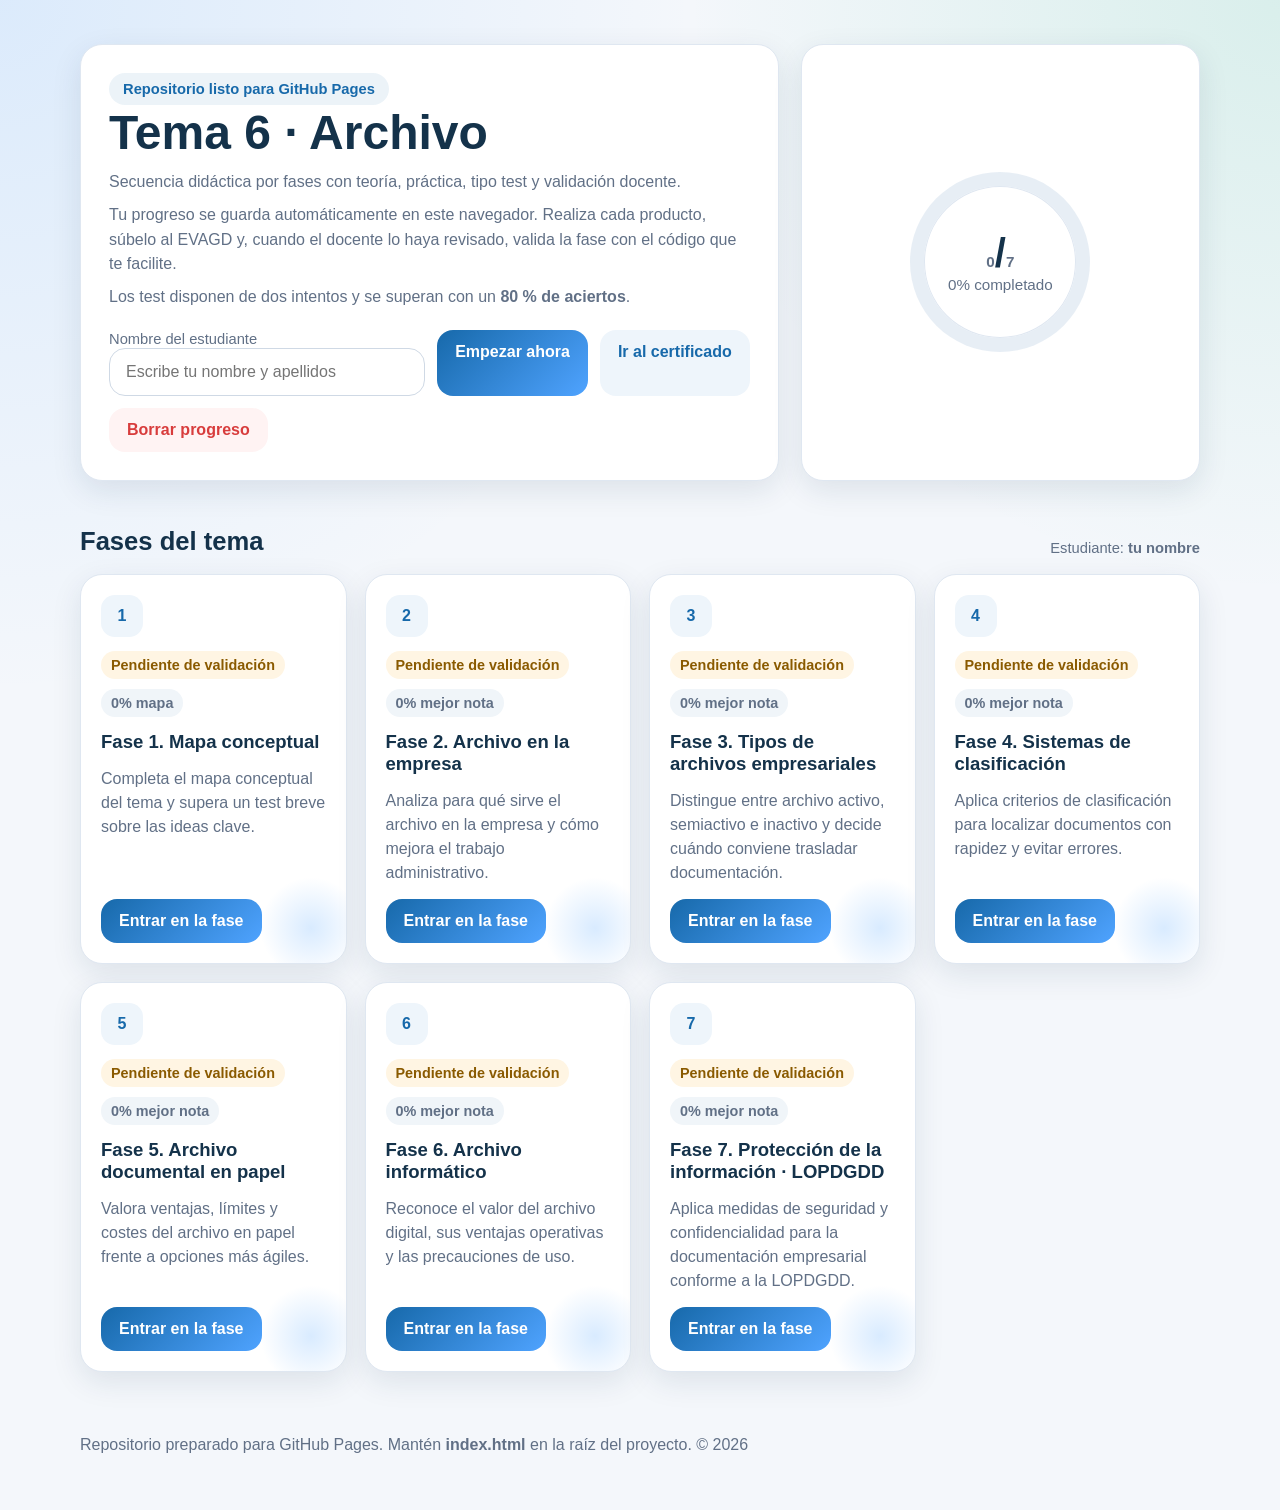
==== index.html @ 9ae77c3f "Add files via upload" ====
<!doctype html>
<html lang="es">
<head>
  <meta charset="utf-8" />
  <meta name="viewport" content="width=device-width,initial-scale=1" />
  <title>Tema 6 · Archivo</title>
  <link rel="stylesheet" href="css/styles.css" />
</head>
<body>
  <div class="container hero">
    <div class="hero-grid">
      <section class="card hero-card">
        <span class="tag">Repositorio listo para GitHub Pages</span>
        <h1>Tema 6 · Archivo</h1>
        <p>Secuencia didáctica por fases con teoría, práctica, tipo test y validación docente.</p>
        <p>Tu progreso se guarda automáticamente en este navegador. Realiza cada producto, súbelo al EVAGD y, cuando el docente lo haya revisado, valida la fase con el código que te facilite.</p>
        <p>Los test disponen de dos intentos y se superan con un <strong>80 % de aciertos</strong>.</p>
        <div class="controls">
          <div style="flex:1 1 280px">
            <label for="student-name" class="small">Nombre del estudiante</label>
            <input id="student-name" type="text" placeholder="Escribe tu nombre y apellidos" />
          </div>
          <a class="button btn-primary" href="fases/fase1.html">Empezar ahora</a>
          <a class="button btn-secondary" href="certificado.html">Ir al certificado</a>
          <button class="btn-danger" onclick="resetAllProgress()">Borrar progreso</button>
        </div>
      </section>
      <aside class="card progress-wrap">
        <div class="ring" id="progress-value">
          <div class="ring-inner">
            <strong><span id="progress-num">0</span>/<span id="progress-total">7</span></strong>
            <span id="progress-text">0% completado</span>
          </div>
        </div>
      </aside>
    </div>
  </div>

  <div class="container section">
    <div class="section-title">
      <h2>Fases del tema</h2>
      <span class="small">Estudiante: <strong class="student-name-live">tu nombre</strong></span>
    </div>
    <div id="phase-grid" class="grid"></div>
  </div>

  <div id="teacher-panel" class="card teacher-panel hidden"></div>

  <footer class="container footer">
    <p>Repositorio preparado para GitHub Pages. Mantén <strong>index.html</strong> en la raíz del proyecto. © <span id="footer-year"></span></p>
  </footer>

  <script src="js/data.js"></script>
  <script src="js/core.js"></script>
  <script src="js/home.js"></script>
</body>
</html>
---- css/styles.css ----
:root{
  --bg:#f4f7fb;
  --panel:#ffffff;
  --ink:#14324a;
  --muted:#617086;
  --line:#dfe7f1;
  --primary:#1769aa;
  --primary-2:#4fa3ff;
  --accent:#19b37d;
  --warn:#ffb020;
  --danger:#d83c3c;
  --shadow:0 10px 30px rgba(20,50,74,.10);
  --radius:22px;
}
*{box-sizing:border-box}
html{scroll-behavior:smooth}
body{
  margin:0;
  font-family:Inter,Segoe UI,Roboto,Arial,sans-serif;
  color:var(--ink);
  background:
   radial-gradient(circle at top left, rgba(79,163,255,.15), transparent 35%),
   radial-gradient(circle at top right, rgba(25,179,125,.12), transparent 30%),
   var(--bg);
}
a{color:var(--primary);text-decoration:none}
a:hover{text-decoration:underline}
.container{width:min(1120px, calc(100% - 32px));margin:0 auto}
.hero{
  padding:44px 0 28px;
}
.hero-grid{
  display:grid;
  grid-template-columns:1.4fr .8fr;
  gap:22px;
}
.card{
  background:var(--panel);
  border:1px solid var(--line);
  border-radius:var(--radius);
  box-shadow:var(--shadow);
}
.hero-card{padding:28px}
.hero h1{margin:0 0 10px;font-size:clamp(2rem, 4vw, 3rem)}
.hero p{margin:8px 0;color:var(--muted);line-height:1.55}
.tag{
  display:inline-flex;align-items:center;gap:8px;
  padding:8px 14px;border-radius:999px;
  background:rgba(23,105,170,.08); color:var(--primary);
  font-weight:700;font-size:.92rem
}
.controls{display:flex;flex-wrap:wrap;gap:12px;margin-top:20px}
input[type="text"], input[type="password"], textarea{
  width:100%;
  padding:14px 16px;
  border-radius:16px;
  border:1px solid #cfd9e5;
  font-size:1rem;
  color:var(--ink);
  background:#fff;
}
textarea{min-height:180px;resize:vertical}
button,.button{
  border:none;cursor:pointer;
  border-radius:16px;
  padding:13px 18px;
  font-weight:700;font-size:1rem;
  transition:.18s ease;
}
button:hover,.button:hover{transform:translateY(-1px)}
.btn-primary{background:linear-gradient(135deg,var(--primary),var(--primary-2));color:#fff}
.btn-secondary{background:#eef5fb;color:var(--primary)}
.btn-success{background:linear-gradient(135deg,#1d9f73,#45d39a);color:#fff}
.btn-danger{background:#fff3f3;color:var(--danger)}
.btn-ghost{background:#fff;border:1px solid var(--line);color:var(--ink)}
.progress-wrap{padding:22px;display:grid;place-items:center;min-height:100%}
.ring{
  --value:0%;
  width:180px;height:180px;border-radius:50%;
  background:conic-gradient(var(--accent) var(--value), #e7eef5 0);
  display:grid;place-items:center;position:relative;
}
.ring::after{
  content:"";position:absolute;inset:14px;border-radius:50%;
  background:var(--panel);box-shadow:inset 0 0 0 1px var(--line);
}
.ring-inner{position:relative;z-index:1;text-align:center}
.ring-inner strong{display:block;font-size:2.5rem}
.ring-inner span{color:var(--muted);font-size:.95rem}
.section{padding:0 0 30px}
.section-title{display:flex;align-items:end;justify-content:space-between;gap:12px;margin:18px 0}
.section-title h2{margin:0;font-size:1.6rem}
.grid{
  display:grid;
  grid-template-columns:repeat(auto-fit,minmax(250px,1fr));
  gap:18px;
}
.phase-card{padding:20px;display:flex;flex-direction:column;gap:14px;position:relative;overflow:hidden}
.phase-card::before{
  content:"";position:absolute;inset:auto -20px -20px auto;width:110px;height:110px;
  background:radial-gradient(circle, rgba(79,163,255,.22), transparent 65%);
}
.phase-index{
  width:42px;height:42px;border-radius:14px;display:grid;place-items:center;
  background:#eef5fb;font-weight:800;color:var(--primary)
}
.meta{display:flex;gap:10px;flex-wrap:wrap}
.pill{
  display:inline-flex;align-items:center;padding:6px 10px;border-radius:999px;
  background:#f0f5f9;color:var(--muted);font-size:.9rem;font-weight:700
}
.pill.ok{background:#e6fbf3;color:#127553}
.pill.warn{background:#fff5e3;color:#8a5a00}
.phase-card h3{margin:0;font-size:1.16rem}
.phase-card p{margin:0;color:var(--muted);line-height:1.5}
.topbar{padding:22px 0 8px}
.topbar a{font-weight:700}
.breadcrumb{display:flex;gap:8px;flex-wrap:wrap;color:var(--muted);font-size:.95rem}
.two-col{display:grid;grid-template-columns:1.05fr .95fr;gap:20px}
.panel{padding:22px}
ul.clean{margin:0;padding-left:20px}
ul.clean li{margin:8px 0;line-height:1.5}
.note{
  padding:14px 16px;border-radius:16px;background:#f8fbff;border:1px solid #d7e7f7;color:var(--muted)
}
.map-grid{display:grid;grid-template-columns:repeat(auto-fit,minmax(220px,1fr));gap:14px;margin-top:12px}
.map-item{padding:16px;border-radius:18px;background:#fbfdff;border:1px solid var(--line)}
.map-item label{display:block;font-weight:700;margin-bottom:8px}
.feedback{margin-top:8px;font-size:.95rem;font-weight:700;min-height:20px}
.feedback.ok{color:#127553}
.feedback.bad{color:var(--danger)}
.quiz-actions,.stack{display:flex;flex-wrap:wrap;gap:12px}
.question{
  padding:18px;border-radius:20px;border:1px solid var(--line);background:#fcfdff;margin:14px 0
}
.question h4{margin:0 0 14px}
.options{display:grid;gap:10px}
.option{
  display:flex;align-items:flex-start;gap:10px;padding:12px 14px;border-radius:16px;
  background:#fff;border:1px solid #d7e1ec;cursor:pointer
}
.option input{margin-top:3px}
.question.correct{border-color:#95d7bb;background:#f3fcf7}
.question.incorrect{border-color:#f3adad;background:#fff7f7}
.hidden{display:none !important}
.teacher-panel{
  position:fixed;right:18px;bottom:18px;width:min(360px, calc(100% - 36px));z-index:20;
  padding:18px
}
.teacher-panel h3{margin-top:0}
.small{font-size:.92rem;color:var(--muted)}
.certificate{
  padding:30px;
  background:
   linear-gradient(135deg, rgba(79,163,255,.10), rgba(25,179,125,.06)),
   #fff;
}
.certificate h2{font-size:2rem;margin-top:0}
.result-badge{
  display:inline-flex;align-items:center;padding:10px 14px;border-radius:999px;font-weight:800
}
.result-badge.pass{background:#e6fbf3;color:#0c7a56}
.result-badge.fail{background:#fff1f1;color:#bf2d2d}
.footer{padding:18px 0 40px;color:var(--muted)}
.phase-hero{padding:6px 0 24px}
.stat-grid{display:grid;grid-template-columns:repeat(3,1fr);gap:12px;margin-top:14px}
.stat{padding:16px;border-radius:18px;background:#f8fbff;border:1px solid #dbe7f3}
.stat strong{display:block;font-size:1.5rem}
.locked{opacity:.75}
hr.sep{border:none;border-top:1px solid var(--line);margin:22px 0}
@media (max-width: 860px){
  .hero-grid,.two-col{grid-template-columns:1fr}
  .stat-grid{grid-template-columns:1fr}
}
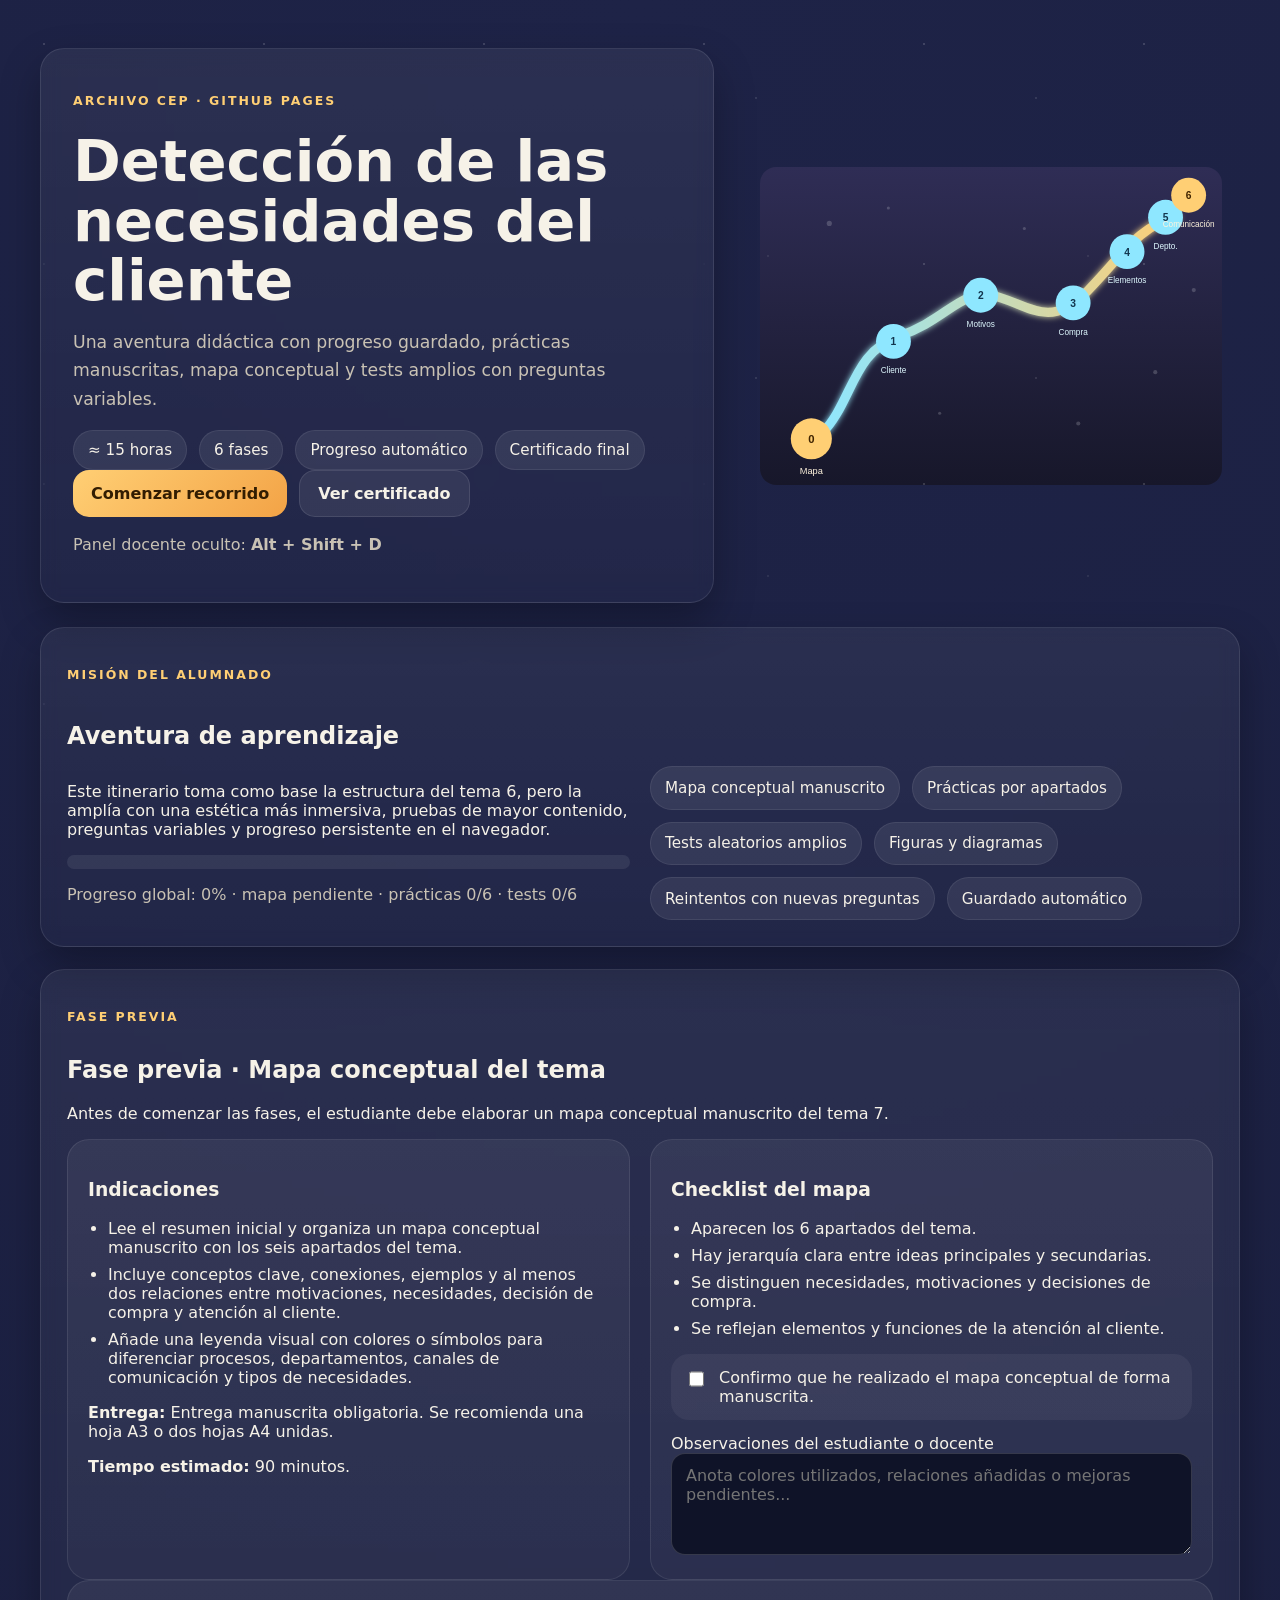
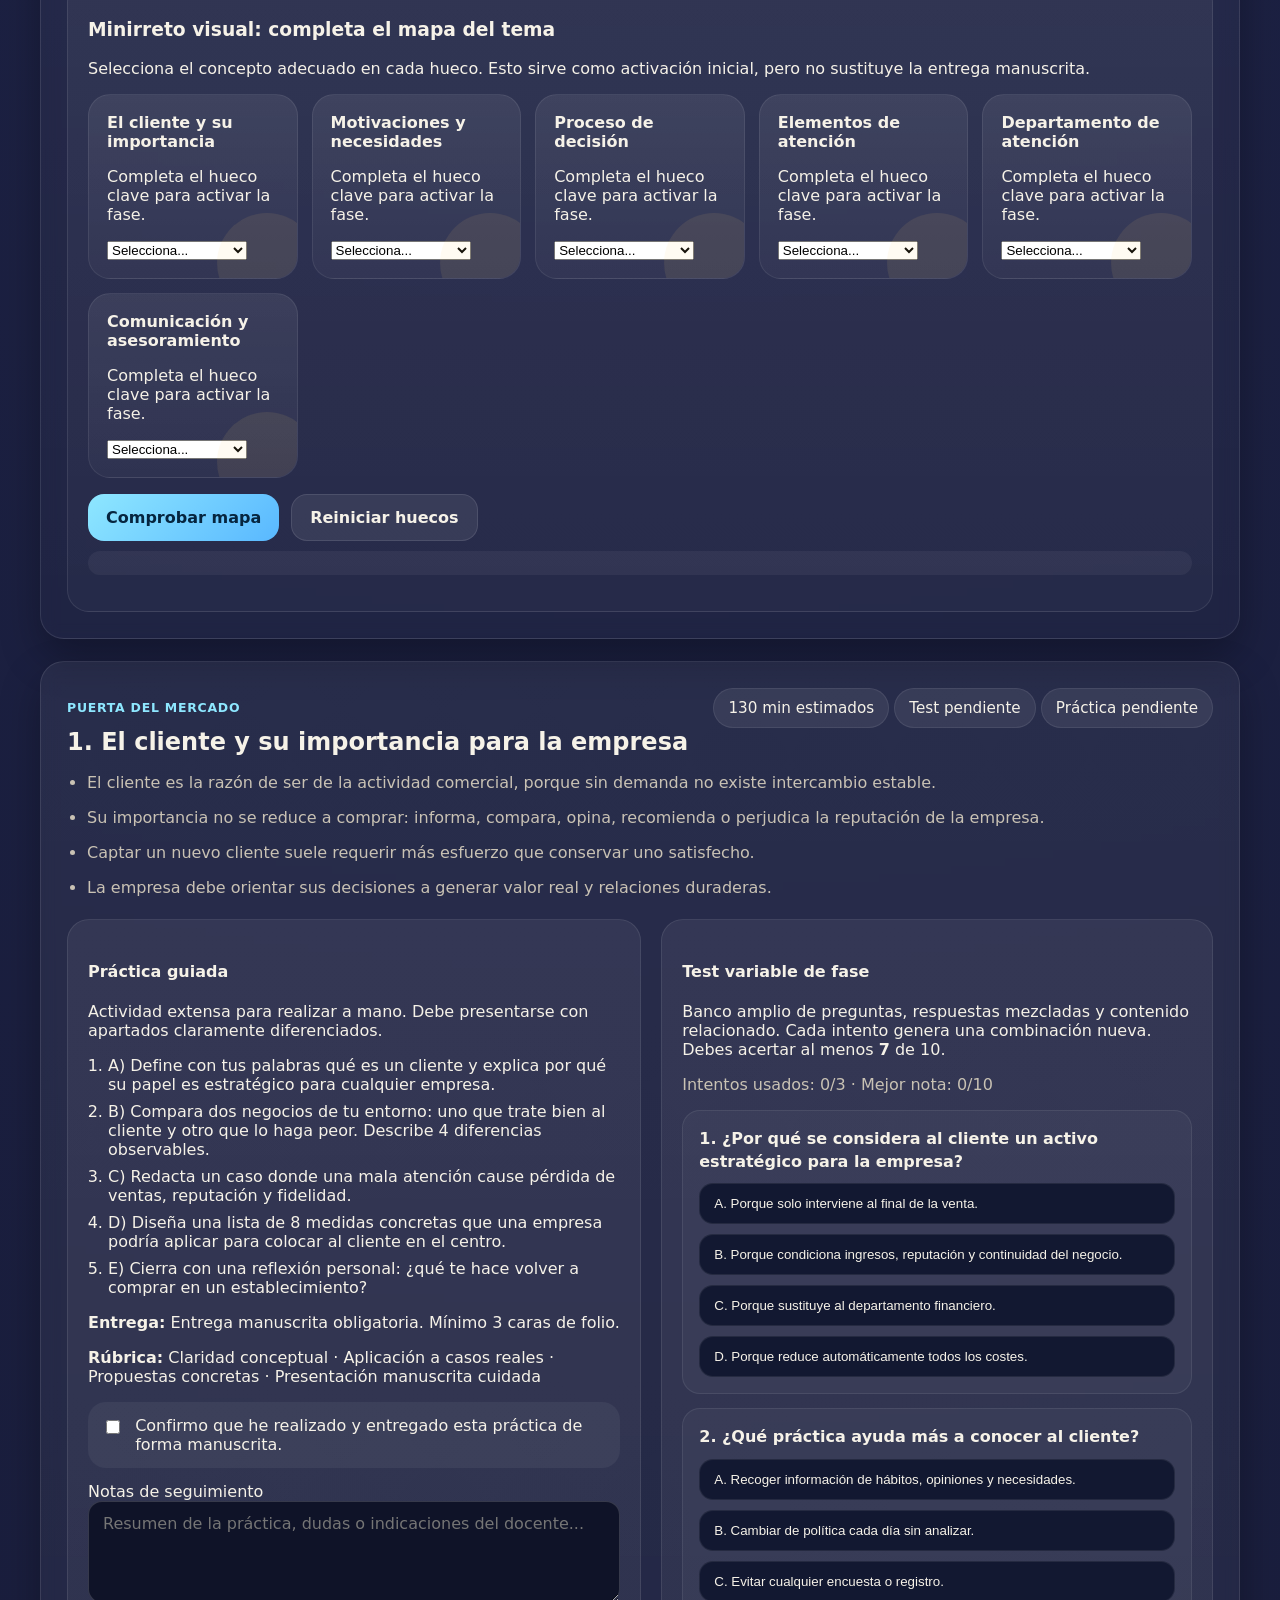
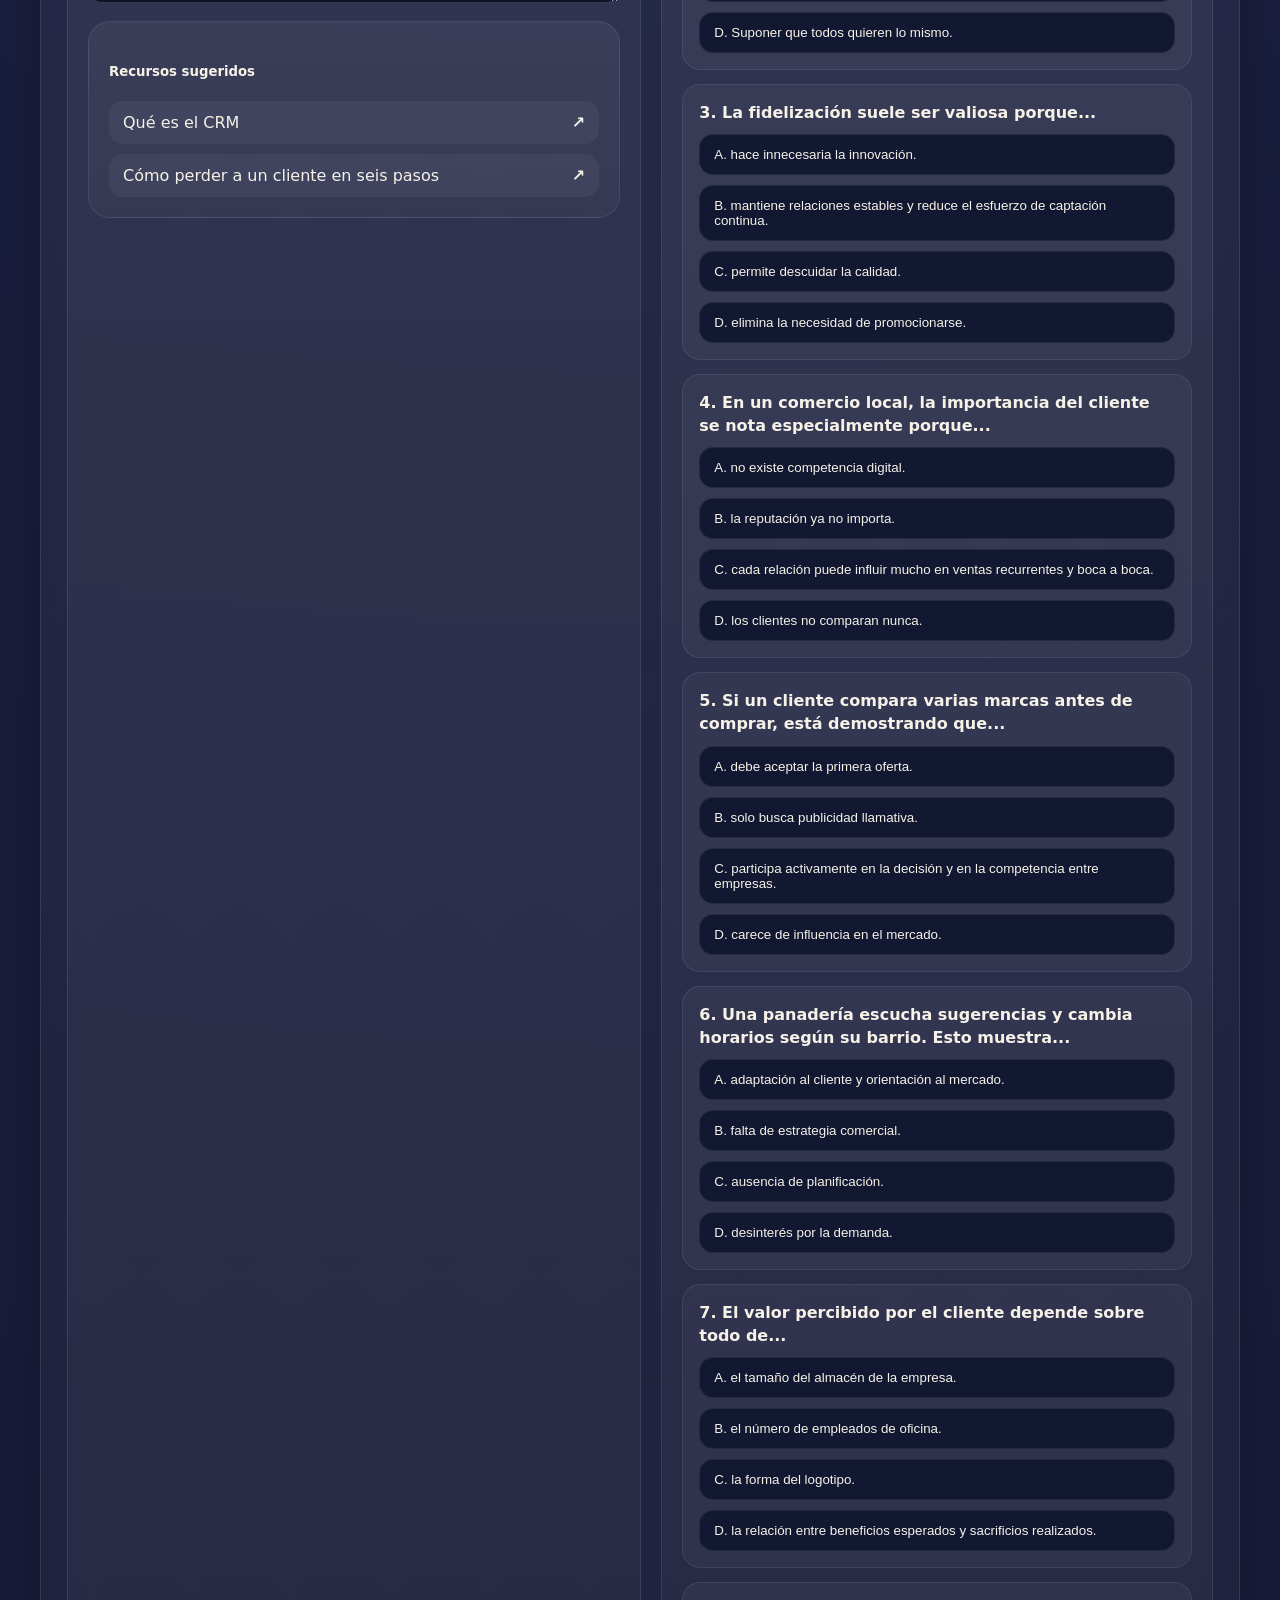
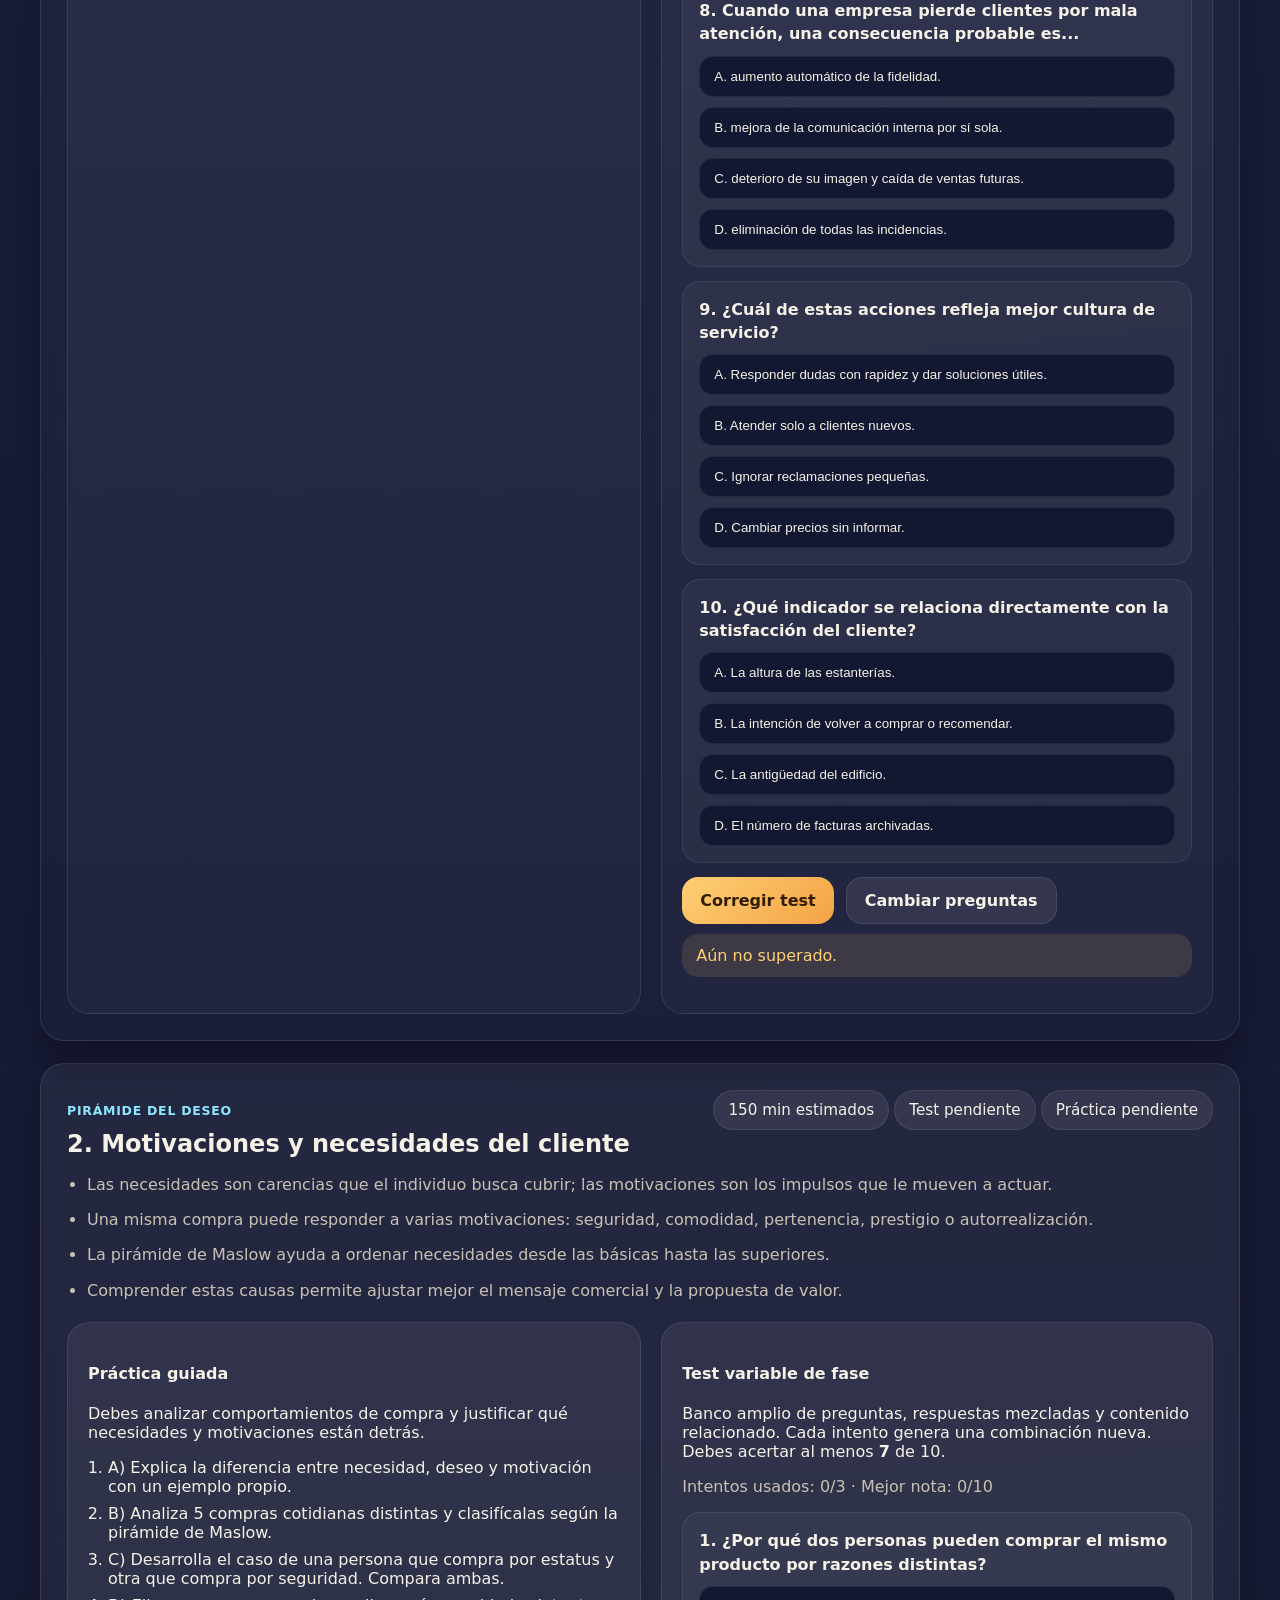
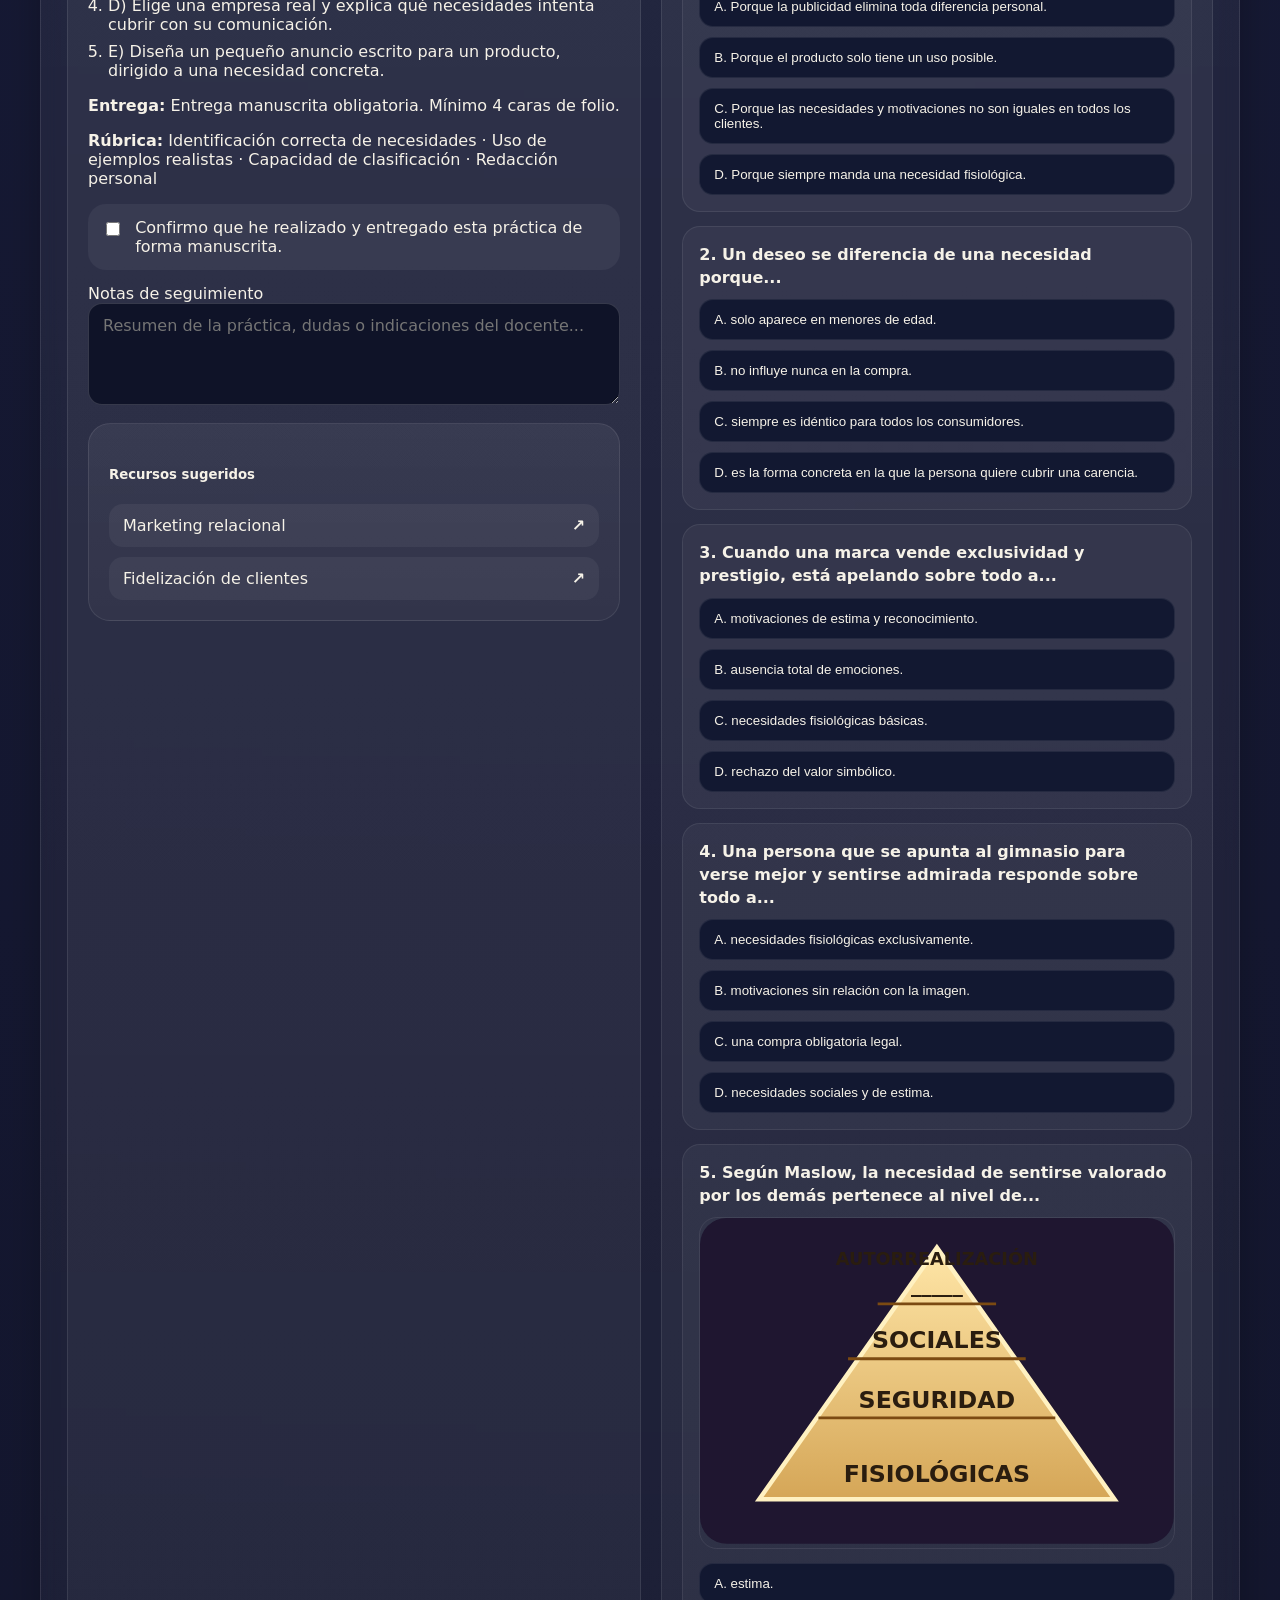
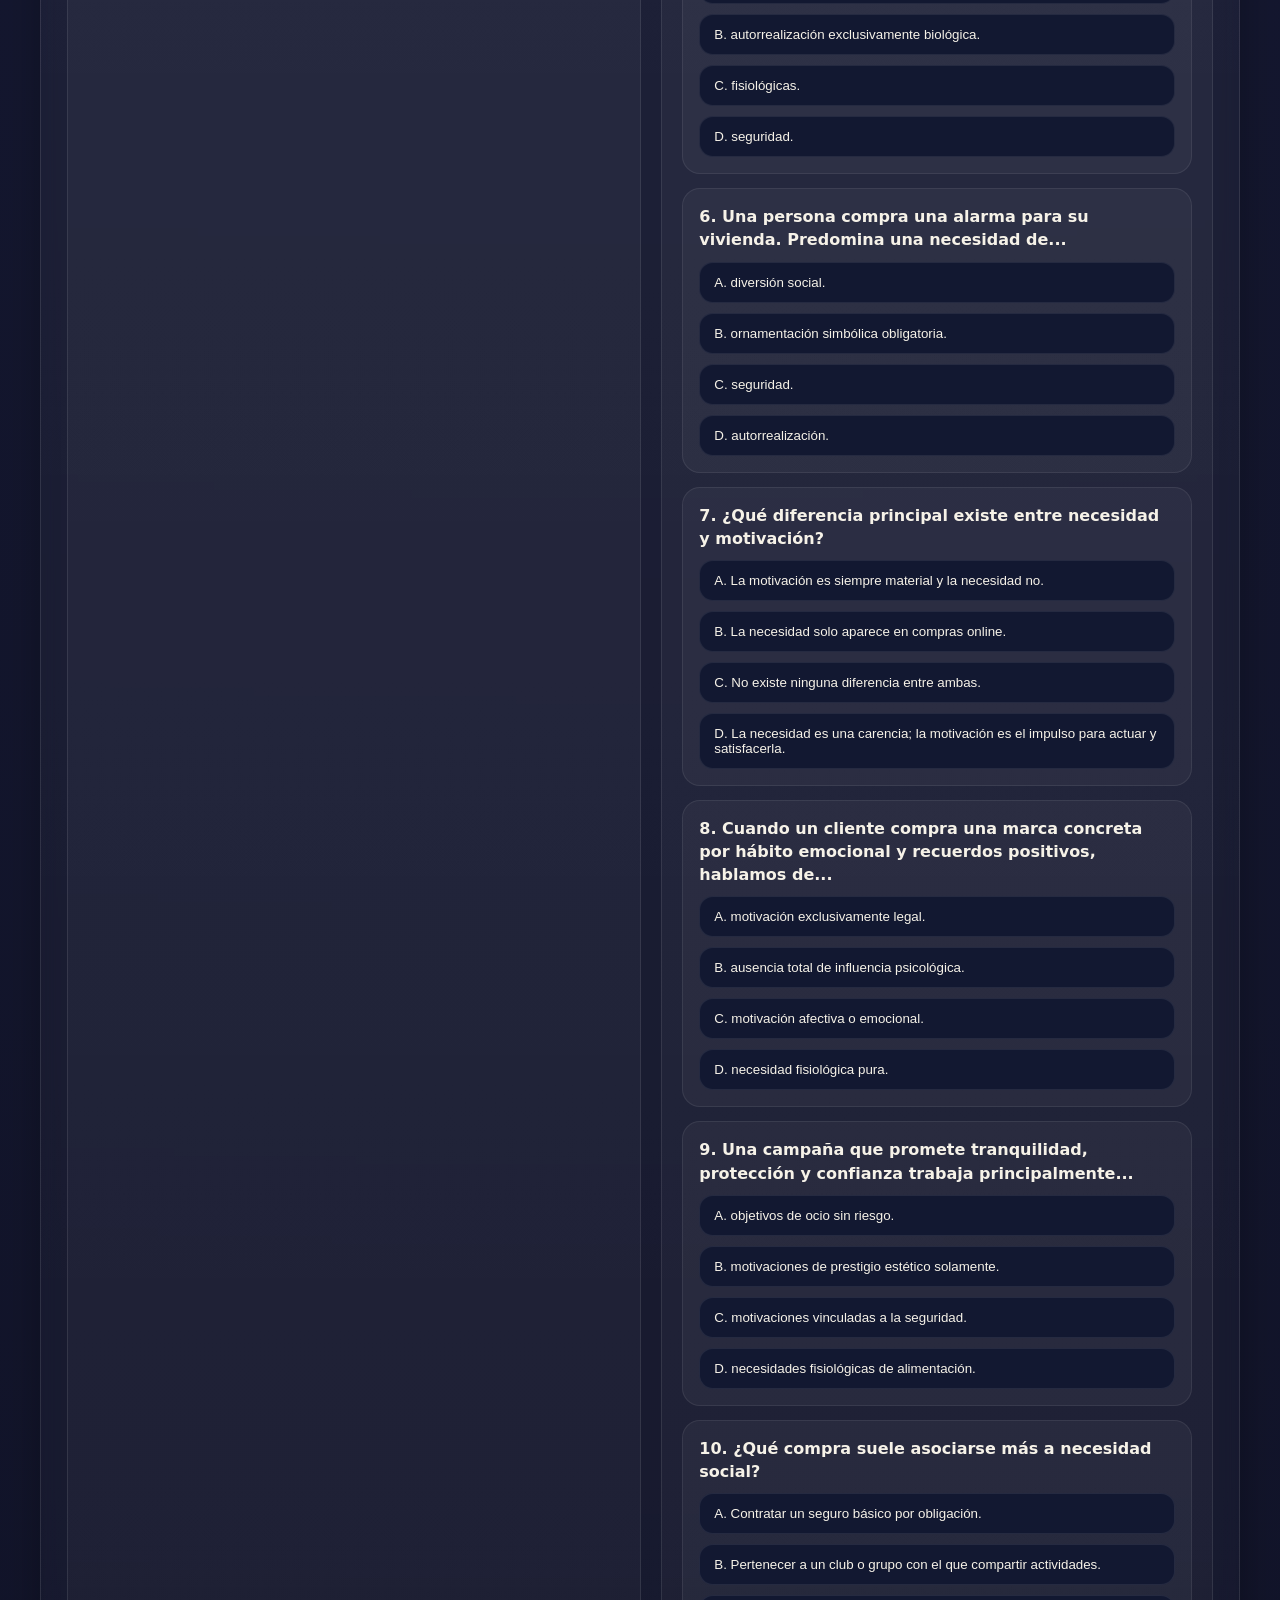
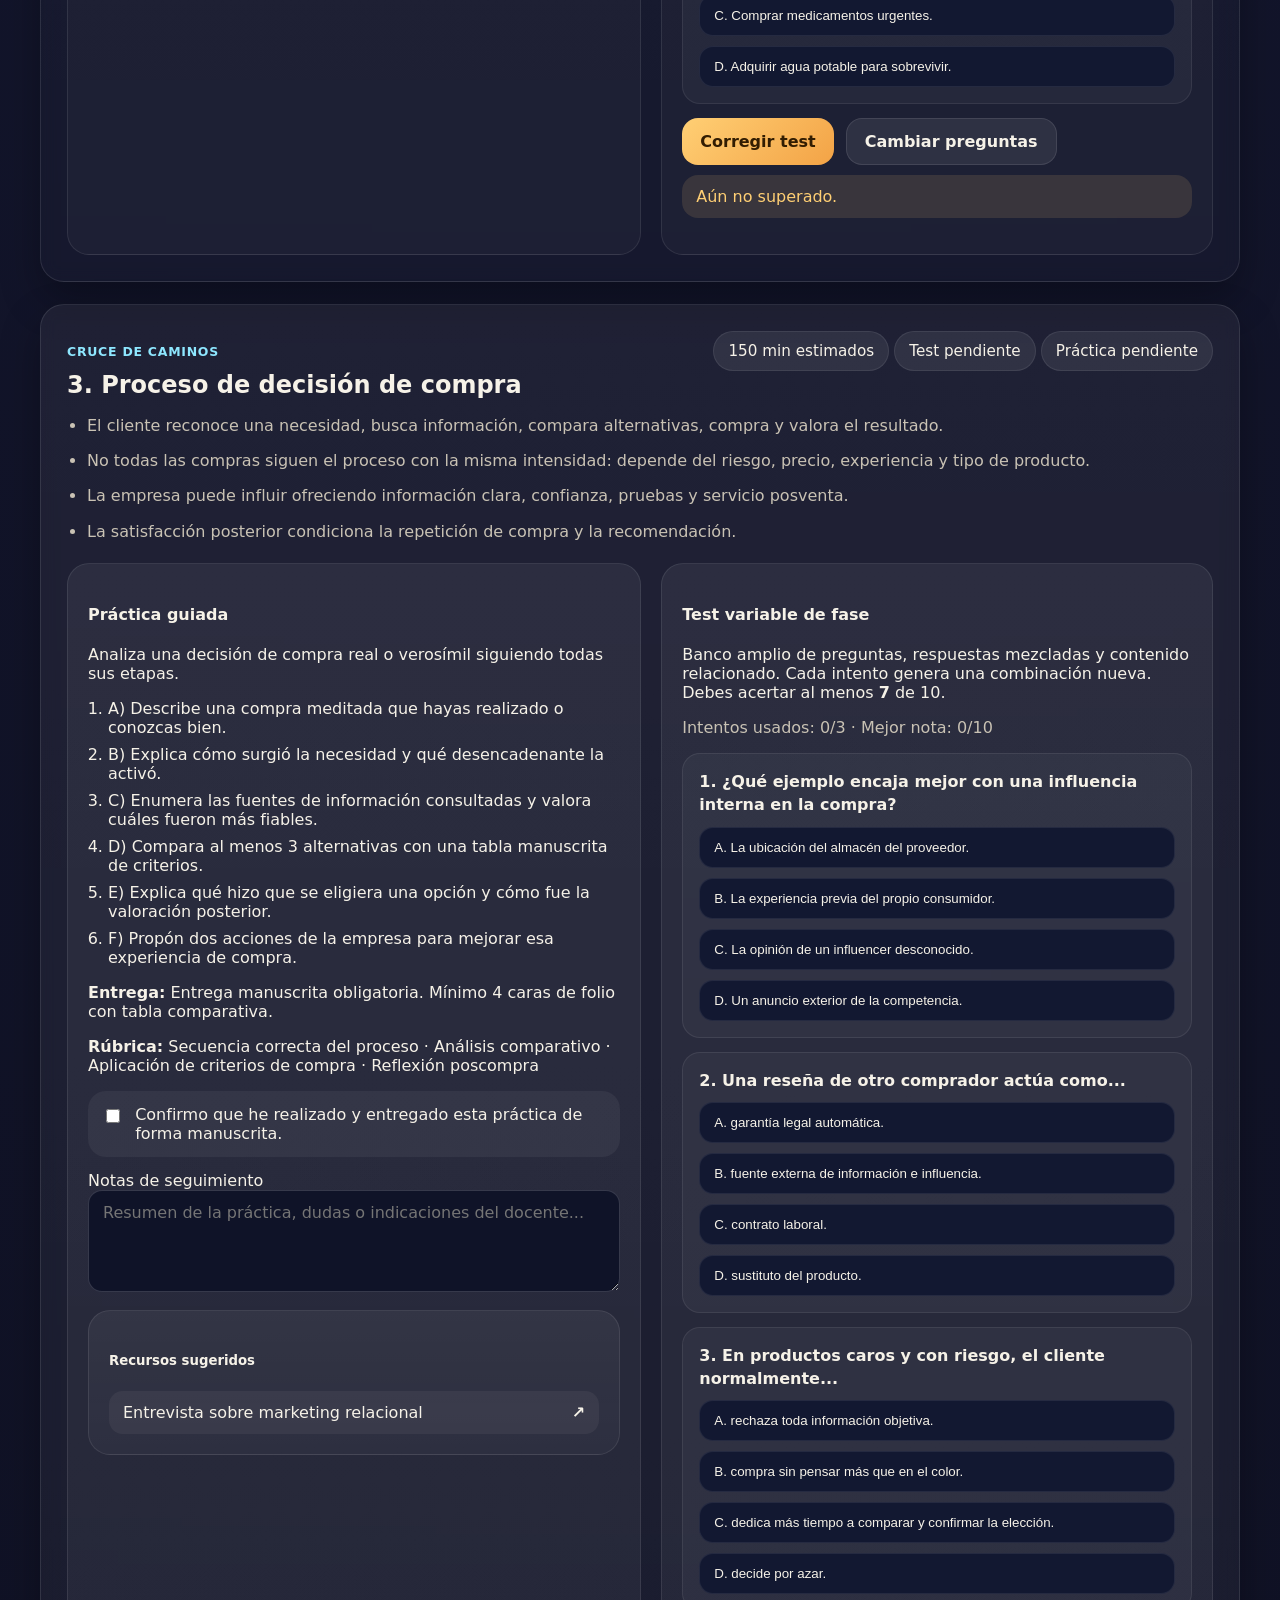
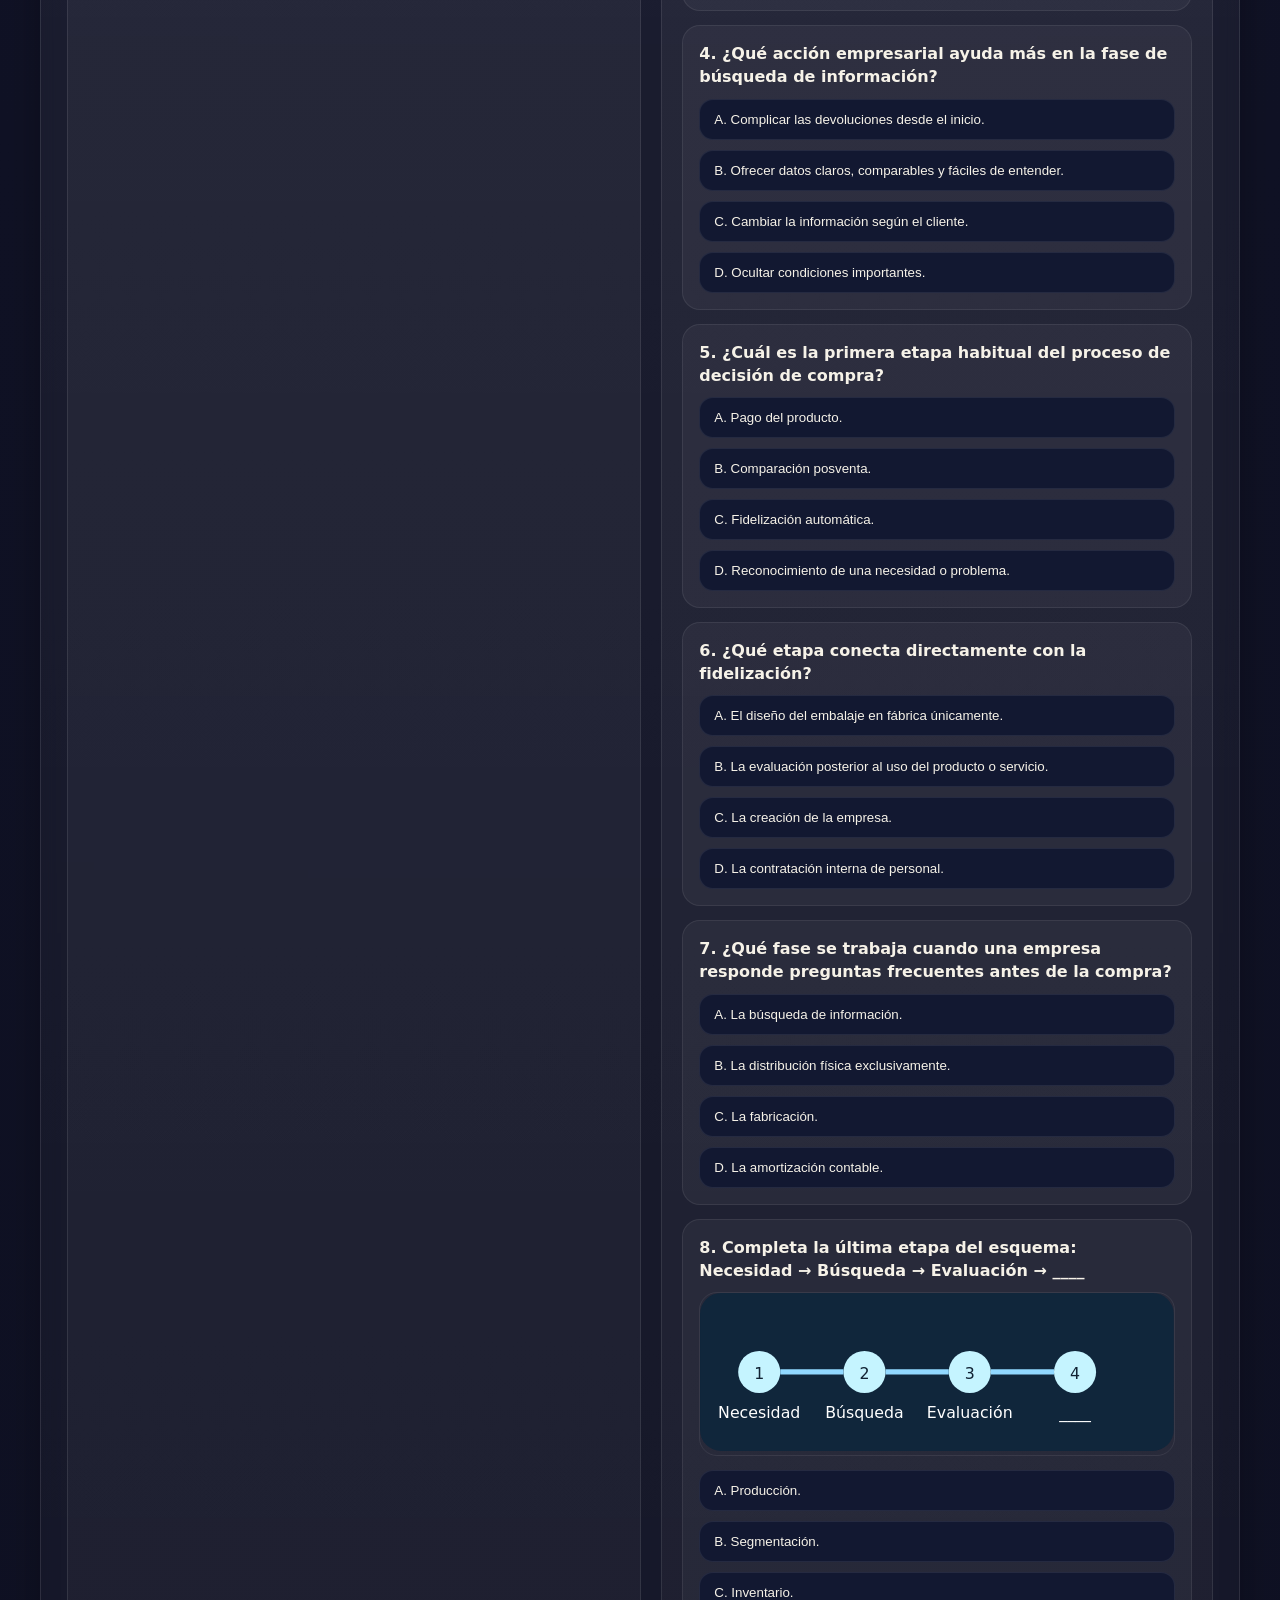
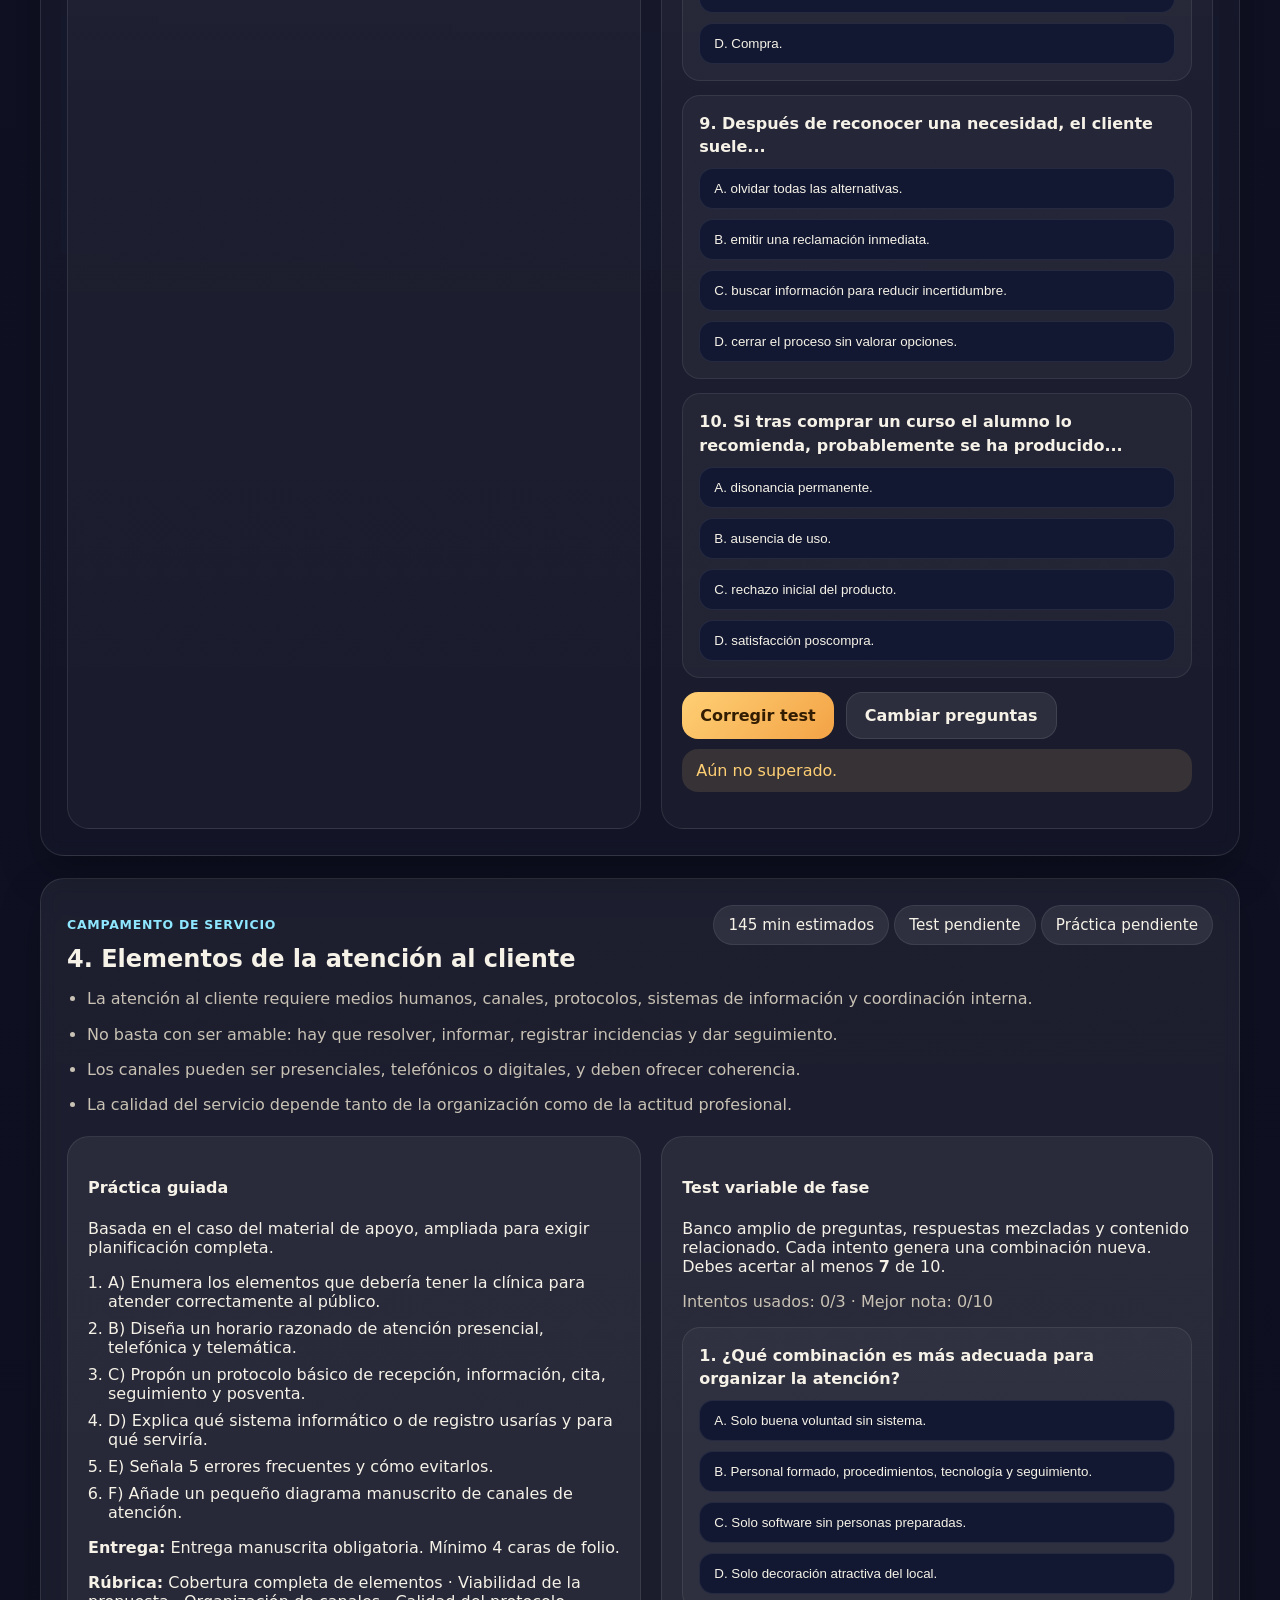
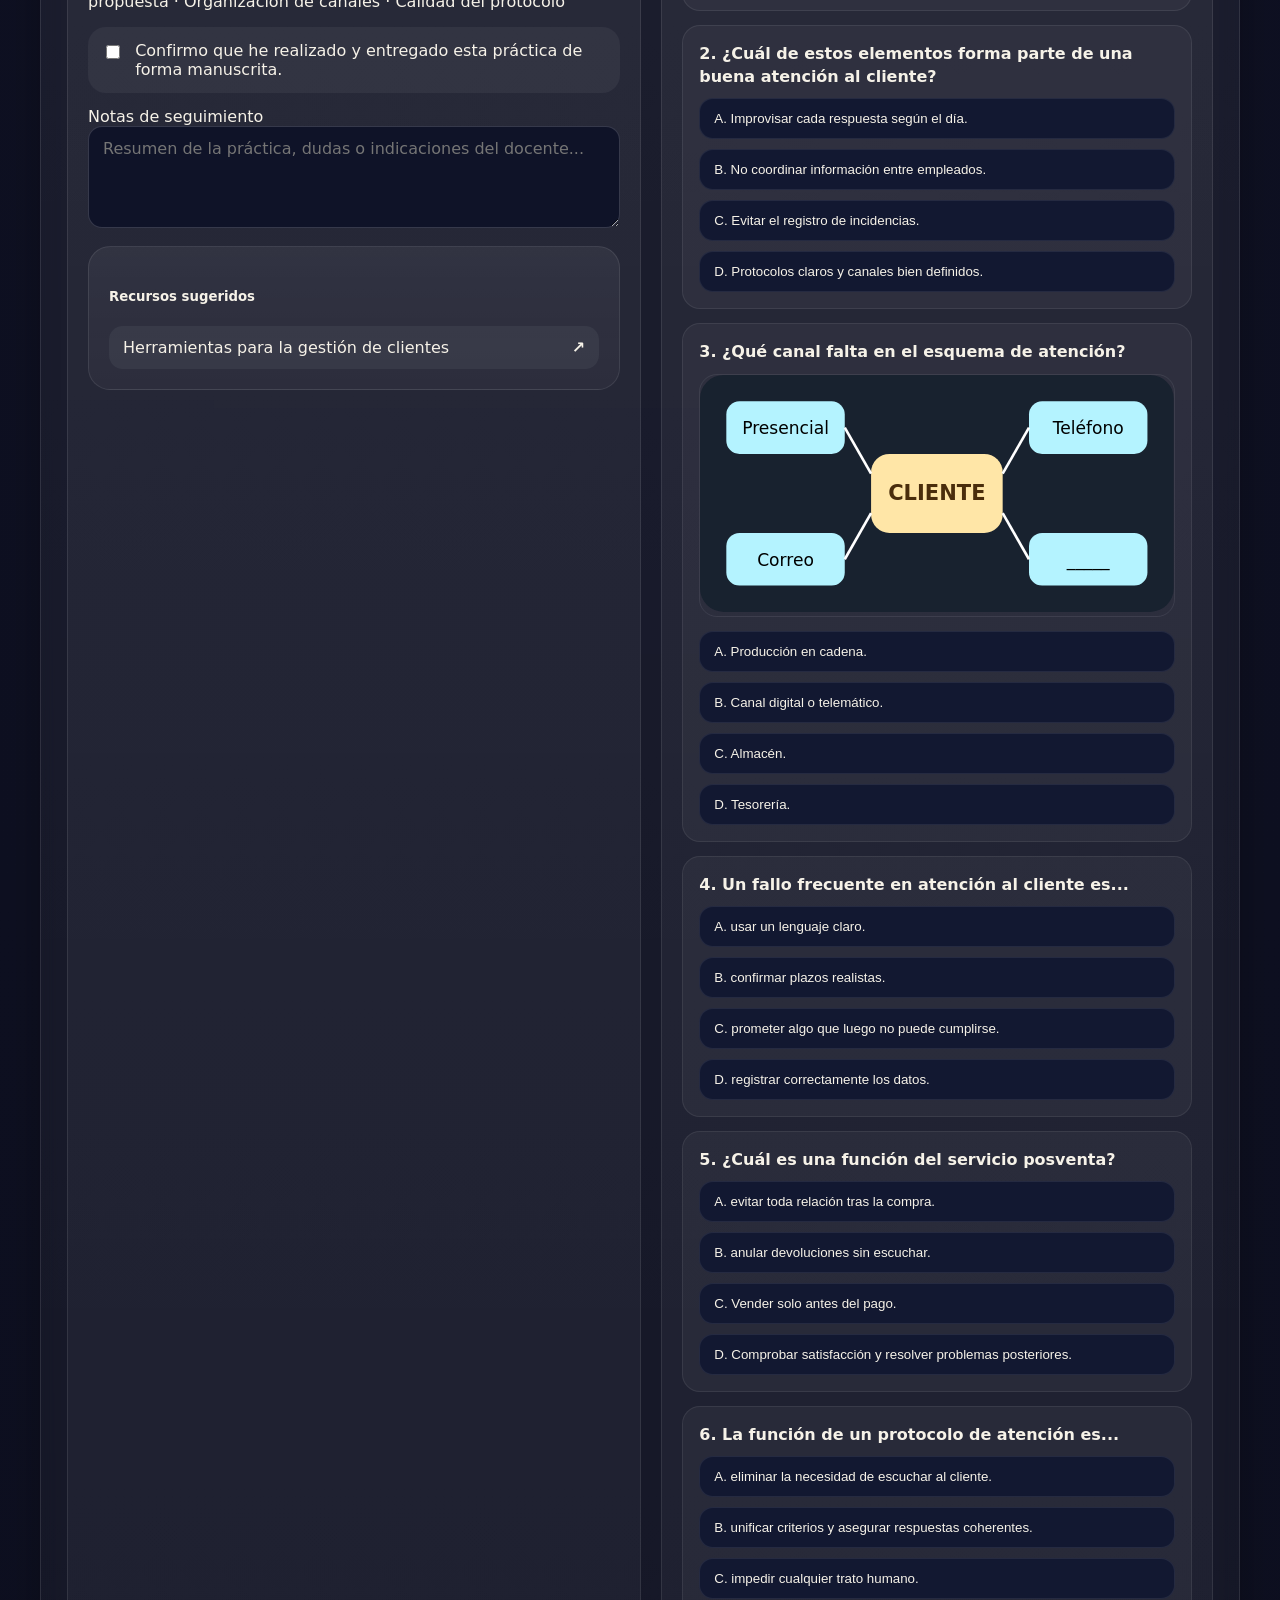
==== commit 2c89b731: "Add files via upload" ====
--- a/index.html
+++ b/index.html
@@ -1,57 +1,79 @@
-<!doctype html>
+<!DOCTYPE html>
 <html lang="es">
 <head>
-  <meta charset="utf-8" />
-  <meta name="viewport" content="width=device-width,initial-scale=1" />
-  <title>Tema 6 · Archivo</title>
+  <meta charset="UTF-8" />
+  <meta name="viewport" content="width=device-width, initial-scale=1.0" />
+  <title>CEP Tema 7 · Detección de las necesidades del cliente</title>
   <link rel="stylesheet" href="css/styles.css" />
 </head>
 <body>
-  <div class="container hero">
-    <div class="hero-grid">
-      <section class="card hero-card">
-        <span class="tag">Repositorio listo para GitHub Pages</span>
-        <h1>Tema 6 · Archivo</h1>
-        <p>Secuencia didáctica por fases con teoría, práctica, tipo test y validación docente.</p>
-        <p>Tu progreso se guarda automáticamente en este navegador. Realiza cada producto, súbelo al EVAGD y, cuando el docente lo haya revisado, valida la fase con el código que te facilite.</p>
-        <p>Los test disponen de dos intentos y se superan con un <strong>80 % de aciertos</strong>.</p>
-        <div class="controls">
-          <div style="flex:1 1 280px">
-            <label for="student-name" class="small">Nombre del estudiante</label>
-            <input id="student-name" type="text" placeholder="Escribe tu nombre y apellidos" />
-          </div>
-          <a class="button btn-primary" href="fases/fase1.html">Empezar ahora</a>
-          <a class="button btn-secondary" href="certificado.html">Ir al certificado</a>
-          <button class="btn-danger" onclick="resetAllProgress()">Borrar progreso</button>
+  <div class="sky"></div>
+  <header class="hero">
+    <div class="hero__content">
+      <p class="eyebrow">Archivo CEP · GitHub Pages</p>
+      <h1>Detección de las necesidades del cliente</h1>
+      <p class="hero__lead">Una aventura didáctica con progreso guardado, prácticas manuscritas, mapa conceptual y tests amplios con preguntas variables.</p>
+      <div class="hero__badges">
+        <span>≈ 15 horas</span>
+        <span>6 fases</span>
+        <span>Progreso automático</span>
+        <span>Certificado final</span>
+      </div>
+      <div class="hero__actions">
+        <a class="btn btn--primary" href="#aventura">Comenzar recorrido</a>
+        <a class="btn btn--ghost" href="certificado.html">Ver certificado</a>
+      </div>
+      <p class="hero__hint">Panel docente oculto: <strong>Alt + Shift + D</strong></p>
+    </div>
+    <div class="hero__map">
+      <img src="assets/adventure-map.svg" alt="Mapa de aventura gráfica del tema 7" />
+    </div>
+  </header>
+
+  <main id="app"></main>
+
+  <dialog id="teacherDialog" class="dialog">
+    <form method="dialog" class="dialog__panel" id="teacherForm">
+      <h2>Acceso docente</h2>
+      <p>Introduce el código con formato <strong>mmddaa</strong>.</p>
+      <label for="teacherCode">Código</label>
+      <input id="teacherCode" name="teacherCode" inputmode="numeric" maxlength="6" placeholder="mmddaa" />
+      <p id="teacherStatus" class="dialog__status"></p>
+      <div class="dialog__actions">
+        <button type="button" class="btn btn--ghost" id="closeTeacherDialog">Cerrar</button>
+        <button type="submit" class="btn btn--primary">Verificar</button>
+      </div>
+
+      <section id="teacherTools" hidden>
+        <h3>Herramientas docentes</h3>
+        <div class="teacher-grid">
+          <button type="button" class="btn btn--secondary" id="unlockAllBtn">Marcar todo como completado</button>
+          <button type="button" class="btn btn--secondary" id="resetAttemptsBtn">Reiniciar intentos de test</button>
+          <button type="button" class="btn btn--secondary" id="exportProgressBtn">Exportar progreso JSON</button>
+          <button type="button" class="btn btn--secondary" id="clearProgressBtn">Borrar progreso</button>
         </div>
       </section>
-      <aside class="card progress-wrap">
-        <div class="ring" id="progress-value">
-          <div class="ring-inner">
-            <strong><span id="progress-num">0</span>/<span id="progress-total">7</span></strong>
-            <span id="progress-text">0% completado</span>
-          </div>
+    </form>
+  </dialog>
+
+  <template id="phaseTemplate">
+    <section class="phase card">
+      <div class="phase__header">
+        <div>
+          <p class="phase__scene"></p>
+          <h3 class="phase__title"></h3>
         </div>
-      </aside>
-    </div>
-  </div>
-
-  <div class="container section">
-    <div class="section-title">
-      <h2>Fases del tema</h2>
-      <span class="small">Estudiante: <strong class="student-name-live">tu nombre</strong></span>
-    </div>
-    <div id="phase-grid" class="grid"></div>
-  </div>
-
-  <div id="teacher-panel" class="card teacher-panel hidden"></div>
-
-  <footer class="container footer">
-    <p>Repositorio preparado para GitHub Pages. Mantén <strong>index.html</strong> en la raíz del proyecto. © <span id="footer-year"></span></p>
-  </footer>
+        <div class="phase__meta"></div>
+      </div>
+      <div class="phase__summary"></div>
+      <div class="phase__grid">
+        <article class="module module--practice"></article>
+        <article class="module module--test"></article>
+      </div>
+    </section>
+  </template>
 
   <script src="js/data.js"></script>
-  <script src="js/core.js"></script>
-  <script src="js/home.js"></script>
+  <script src="js/app.js"></script>
 </body>
 </html>
--- a/css/styles.css
+++ b/css/styles.css
@@ -1,175 +1,172 @@
-
 :root{
-  --bg:#f4f7fb;
-  --panel:#ffffff;
-  --ink:#14324a;
-  --muted:#617086;
-  --line:#dfe7f1;
-  --primary:#1769aa;
-  --primary-2:#4fa3ff;
-  --accent:#19b37d;
-  --warn:#ffb020;
-  --danger:#d83c3c;
-  --shadow:0 10px 30px rgba(20,50,74,.10);
-  --radius:22px;
+  --bg:#0f1021;
+  --bg-soft:#171a31;
+  --card:#1c2140;
+  --card-2:#252b52;
+  --text:#f6f2e8;
+  --muted:#c9c2b4;
+  --accent:#ffcf74;
+  --accent-2:#8ee7ff;
+  --ok:#8cf0b5;
+  --danger:#ff9d9d;
+  --shadow:0 18px 40px rgba(0,0,0,.28);
+  --radius:24px;
 }
 *{box-sizing:border-box}
 html{scroll-behavior:smooth}
 body{
   margin:0;
-  font-family:Inter,Segoe UI,Roboto,Arial,sans-serif;
-  color:var(--ink);
-  background:
-   radial-gradient(circle at top left, rgba(79,163,255,.15), transparent 35%),
-   radial-gradient(circle at top right, rgba(25,179,125,.12), transparent 30%),
-   var(--bg);
+  font-family:Inter,system-ui,-apple-system,BlinkMacSystemFont,"Segoe UI",sans-serif;
+  background:radial-gradient(circle at top,#1e2347 0,#101225 45%,#090b17 100%);
+  color:var(--text);
 }
-a{color:var(--primary);text-decoration:none}
-a:hover{text-decoration:underline}
-.container{width:min(1120px, calc(100% - 32px));margin:0 auto}
+a{color:inherit}
+img{max-width:100%;display:block}
+.sky{
+  position:fixed; inset:0; pointer-events:none; opacity:.3;
+  background-image:radial-gradient(circle at 20% 20%,rgba(255,255,255,.5) 1px,transparent 1px),
+  radial-gradient(circle at 70% 35%,rgba(255,255,255,.35) 1px,transparent 1px),
+  radial-gradient(circle at 40% 80%,rgba(255,255,255,.25) 1px,transparent 1px);
+  background-size:220px 220px, 280px 280px, 320px 320px;
+}
+.hero, .certificate-wrap{
+  width:min(1200px,calc(100% - 32px));
+  margin:0 auto;
+}
 .hero{
-  padding:44px 0 28px;
+  display:grid;
+  grid-template-columns:1.15fr .85fr;
+  gap:28px;
+  align-items:center;
+  padding:48px 0 24px;
 }
-.hero-grid{
-  display:grid;
-  grid-template-columns:1.4fr .8fr;
-  gap:22px;
-}
-.card{
-  background:var(--panel);
-  border:1px solid var(--line);
+.hero__content, .card{
+  background:linear-gradient(180deg,rgba(255,255,255,.06),rgba(255,255,255,.02));
+  border:1px solid rgba(255,255,255,.1);
   border-radius:var(--radius);
   box-shadow:var(--shadow);
+  backdrop-filter: blur(8px);
 }
-.hero-card{padding:28px}
-.hero h1{margin:0 0 10px;font-size:clamp(2rem, 4vw, 3rem)}
-.hero p{margin:8px 0;color:var(--muted);line-height:1.55}
-.tag{
+.hero__content{padding:32px}
+.hero h1,.certificate h1{font-size:clamp(2.3rem,4.5vw,4rem);line-height:1.03;margin:.2em 0}
+.eyebrow{
   display:inline-flex;align-items:center;gap:8px;
-  padding:8px 14px;border-radius:999px;
-  background:rgba(23,105,170,.08); color:var(--primary);
-  font-weight:700;font-size:.92rem
+  color:var(--accent);text-transform:uppercase;letter-spacing:.16em;font-weight:700;font-size:.78rem;
 }
-.controls{display:flex;flex-wrap:wrap;gap:12px;margin-top:20px}
-input[type="text"], input[type="password"], textarea{
-  width:100%;
-  padding:14px 16px;
-  border-radius:16px;
-  border:1px solid #cfd9e5;
-  font-size:1rem;
-  color:var(--ink);
-  background:#fff;
+.hero__lead,.certificate__lead{color:var(--muted);font-size:1.08rem;line-height:1.65}
+.hero__badges,.hero__actions,.teacher-grid,.practice__actions,.test__actions,.certificate__actions,.chips{
+  display:flex;flex-wrap:wrap;gap:12px;
 }
-textarea{min-height:180px;resize:vertical}
-button,.button{
-  border:none;cursor:pointer;
-  border-radius:16px;
-  padding:13px 18px;
-  font-weight:700;font-size:1rem;
-  transition:.18s ease;
+.hero__badges span,.phase__meta span,.chip{
+  display:inline-flex;align-items:center;gap:8px;
+  padding:10px 14px;border-radius:999px;background:rgba(255,255,255,.08);border:1px solid rgba(255,255,255,.08);font-size:.95rem;
 }
-button:hover,.button:hover{transform:translateY(-1px)}
-.btn-primary{background:linear-gradient(135deg,var(--primary),var(--primary-2));color:#fff}
-.btn-secondary{background:#eef5fb;color:var(--primary)}
-.btn-success{background:linear-gradient(135deg,#1d9f73,#45d39a);color:#fff}
-.btn-danger{background:#fff3f3;color:var(--danger)}
-.btn-ghost{background:#fff;border:1px solid var(--line);color:var(--ink)}
-.progress-wrap{padding:22px;display:grid;place-items:center;min-height:100%}
-.ring{
-  --value:0%;
-  width:180px;height:180px;border-radius:50%;
-  background:conic-gradient(var(--accent) var(--value), #e7eef5 0);
-  display:grid;place-items:center;position:relative;
+.hero__hint{margin-top:18px;color:var(--muted)}
+.hero__map{padding:18px}
+.btn{
+  appearance:none;border:0;border-radius:16px;padding:13px 18px;font:inherit;font-weight:700;cursor:pointer;
+  text-decoration:none;display:inline-flex;align-items:center;justify-content:center;gap:8px;transition:.2s transform,.2s opacity,.2s background;
 }
-.ring::after{
-  content:"";position:absolute;inset:14px;border-radius:50%;
-  background:var(--panel);box-shadow:inset 0 0 0 1px var(--line);
+.btn:hover{transform:translateY(-1px)}
+.btn--primary{background:linear-gradient(135deg,var(--accent),#f3a346);color:#321d02}
+.btn--ghost{background:rgba(255,255,255,.08);color:var(--text);border:1px solid rgba(255,255,255,.1)}
+.btn--secondary{background:linear-gradient(135deg,var(--accent-2),#59b8ff);color:#06253f}
+.btn[disabled]{opacity:.5;cursor:not-allowed;transform:none}
+#app{width:min(1200px,calc(100% - 32px));margin:0 auto 56px}
+.section-title{margin:28px 0 16px}
+.card{padding:26px;margin-bottom:22px}
+.intro-grid{
+  display:grid;grid-template-columns:1fr 1fr;gap:20px;
 }
-.ring-inner{position:relative;z-index:1;text-align:center}
-.ring-inner strong{display:block;font-size:2.5rem}
-.ring-inner span{color:var(--muted);font-size:.95rem}
-.section{padding:0 0 30px}
-.section-title{display:flex;align-items:end;justify-content:space-between;gap:12px;margin:18px 0}
-.section-title h2{margin:0;font-size:1.6rem}
-.grid{
-  display:grid;
-  grid-template-columns:repeat(auto-fit,minmax(250px,1fr));
-  gap:18px;
+.precheck-grid,.phase__grid,.test-grid{display:grid;gap:20px}
+.phase__grid{grid-template-columns:1.02fr .98fr}
+.module{
+  background:linear-gradient(180deg,rgba(255,255,255,.06),rgba(255,255,255,.03));
+  border:1px solid rgba(255,255,255,.09);border-radius:22px;padding:20px;
 }
-.phase-card{padding:20px;display:flex;flex-direction:column;gap:14px;position:relative;overflow:hidden}
-.phase-card::before{
-  content:"";position:absolute;inset:auto -20px -20px auto;width:110px;height:110px;
-  background:radial-gradient(circle, rgba(79,163,255,.22), transparent 65%);
+ul,ol{padding-left:20px}
+li+li{margin-top:8px}
+.phase__header{display:flex;justify-content:space-between;gap:16px;align-items:flex-start;margin-bottom:8px}
+.phase__scene{color:var(--accent-2);font-weight:700;letter-spacing:.06em;text-transform:uppercase;font-size:.78rem}
+.phase__title{margin:.2em 0;font-size:1.5rem}
+.phase__summary{color:var(--muted);line-height:1.7;margin-bottom:18px}
+.phase__summary ul{margin:0}
+.progress-bar{
+  width:100%;height:14px;border-radius:999px;background:rgba(255,255,255,.08);overflow:hidden;margin-top:16px
 }
-.phase-index{
-  width:42px;height:42px;border-radius:14px;display:grid;place-items:center;
-  background:#eef5fb;font-weight:800;color:var(--primary)
+.progress-bar > span{display:block;height:100%;border-radius:inherit;background:linear-gradient(90deg,var(--accent-2),var(--accent));width:0%}
+.quest-map{
+  display:grid;grid-template-columns:repeat(auto-fit,minmax(180px,1fr));gap:14px;margin-top:14px
 }
-.meta{display:flex;gap:10px;flex-wrap:wrap}
-.pill{
-  display:inline-flex;align-items:center;padding:6px 10px;border-radius:999px;
-  background:#f0f5f9;color:var(--muted);font-size:.9rem;font-weight:700
+.map-node{
+  min-height:120px;border-radius:22px;padding:18px;background:linear-gradient(180deg,rgba(255,255,255,.08),rgba(255,255,255,.03));
+  border:1px solid rgba(255,255,255,.08);position:relative;overflow:hidden
 }
-.pill.ok{background:#e6fbf3;color:#127553}
-.pill.warn{background:#fff5e3;color:#8a5a00}
-.phase-card h3{margin:0;font-size:1.16rem}
-.phase-card p{margin:0;color:var(--muted);line-height:1.5}
-.topbar{padding:22px 0 8px}
-.topbar a{font-weight:700}
-.breadcrumb{display:flex;gap:8px;flex-wrap:wrap;color:var(--muted);font-size:.95rem}
-.two-col{display:grid;grid-template-columns:1.05fr .95fr;gap:20px}
-.panel{padding:22px}
-ul.clean{margin:0;padding-left:20px}
-ul.clean li{margin:8px 0;line-height:1.5}
-.note{
-  padding:14px 16px;border-radius:16px;background:#f8fbff;border:1px solid #d7e7f7;color:var(--muted)
+.map-node::after{
+  content:"";position:absolute;inset:auto -20px -35px auto;width:100px;height:100px;border-radius:50%;background:rgba(255,207,116,.09)
 }
-.map-grid{display:grid;grid-template-columns:repeat(auto-fit,minmax(220px,1fr));gap:14px;margin-top:12px}
-.map-item{padding:16px;border-radius:18px;background:#fbfdff;border:1px solid var(--line)}
-.map-item label{display:block;font-weight:700;margin-bottom:8px}
-.feedback{margin-top:8px;font-size:.95rem;font-weight:700;min-height:20px}
-.feedback.ok{color:#127553}
-.feedback.bad{color:var(--danger)}
-.quiz-actions,.stack{display:flex;flex-wrap:wrap;gap:12px}
+.map-node h4{margin:0 0 8px}
+.practice__checkbox{
+  display:flex;gap:12px;align-items:flex-start;padding:14px;border-radius:18px;background:rgba(255,255,255,.05);margin:14px 0
+}
+input[type="checkbox"]{width:18px;height:18px;margin-top:2px}
+textarea,input[type="text"],input[type="number"]{
+  width:100%;background:#0f1328;color:var(--text);border:1px solid rgba(255,255,255,.16);border-radius:14px;padding:12px 14px;font:inherit;
+}
+small,.muted{color:var(--muted)}
+.status{
+  margin-top:10px;padding:12px 14px;border-radius:16px;background:rgba(255,255,255,.05);color:var(--muted)
+}
+.status--ok{background:rgba(140,240,181,.12);color:var(--ok)}
+.status--warn{background:rgba(255,207,116,.12);color:var(--accent)}
+.status--bad{background:rgba(255,157,157,.12);color:var(--danger)}
 .question{
-  padding:18px;border-radius:20px;border:1px solid var(--line);background:#fcfdff;margin:14px 0
+  border:1px solid rgba(255,255,255,.08);border-radius:18px;padding:16px;margin-top:14px;background:rgba(255,255,255,.04)
 }
-.question h4{margin:0 0 14px}
+.question h5{margin:0 0 10px;font-size:1rem;line-height:1.45}
 .options{display:grid;gap:10px}
 .option{
-  display:flex;align-items:flex-start;gap:10px;padding:12px 14px;border-radius:16px;
-  background:#fff;border:1px solid #d7e1ec;cursor:pointer
+  text-align:left;padding:12px 14px;border-radius:14px;border:1px solid rgba(255,255,255,.08);background:#121831;color:var(--text)
 }
-.option input{margin-top:3px}
-.question.correct{border-color:#95d7bb;background:#f3fcf7}
-.question.incorrect{border-color:#f3adad;background:#fff7f7}
+.option.is-selected{outline:2px solid rgba(142,231,255,.7)}
+.option.is-correct{background:rgba(140,240,181,.16);border-color:rgba(140,240,181,.45)}
+.option.is-wrong{background:rgba(255,157,157,.16);border-color:rgba(255,157,157,.4)}
+.figure{
+  margin:10px 0 14px;border-radius:18px;overflow:hidden;border:1px solid rgba(255,255,255,.08)
+}
+.resource-list a{
+  display:flex;justify-content:space-between;gap:16px;padding:12px 14px;border-radius:14px;background:rgba(255,255,255,.05);text-decoration:none
+}
+.resource-list a+a{margin-top:10px}
+.dialog{border:0;background:transparent;padding:0}
+.dialog::backdrop{background:rgba(0,0,0,.55)}
+.dialog__panel{
+  width:min(520px,calc(100vw - 24px));padding:26px;background:#171d36;color:var(--text);border:1px solid rgba(255,255,255,.1);border-radius:26px;box-shadow:var(--shadow)
+}
+.dialog__panel h2,.dialog__panel h3{margin-top:0}
+.dialog__actions{display:flex;justify-content:flex-end;gap:12px;margin-top:16px}
+.dialog__status{min-height:24px}
+.certificate-body{min-height:100vh;display:grid;place-items:center;padding:24px}
+.certificate{max-width:920px}
+.certificate__box{
+  border:2px solid rgba(255,255,255,.12);border-radius:24px;padding:22px;margin:24px 0;background:rgba(255,255,255,.04);text-align:center
+}
+.certificate__name{
+  font-size:1.35rem;text-align:center;border:0;border-bottom:2px solid rgba(255,255,255,.22);border-radius:0;background:transparent;padding:12px;margin:6px auto 10px;max-width:640px
+}
+.certificate__stats{display:grid;grid-template-columns:repeat(auto-fit,minmax(200px,1fr));gap:14px}
+.stat{
+  padding:18px;border-radius:18px;background:rgba(255,255,255,.05);border:1px solid rgba(255,255,255,.08)
+}
+.certificate__footer{display:flex;justify-content:space-between;gap:16px;margin-top:22px}
 .hidden{display:none !important}
-.teacher-panel{
-  position:fixed;right:18px;bottom:18px;width:min(360px, calc(100% - 36px));z-index:20;
-  padding:18px
+@media (max-width: 920px){
+  .hero,.intro-grid,.phase__grid{grid-template-columns:1fr}
 }
-.teacher-panel h3{margin-top:0}
-.small{font-size:.92rem;color:var(--muted)}
-.certificate{
-  padding:30px;
-  background:
-   linear-gradient(135deg, rgba(79,163,255,.10), rgba(25,179,125,.06)),
-   #fff;
-}
-.certificate h2{font-size:2rem;margin-top:0}
-.result-badge{
-  display:inline-flex;align-items:center;padding:10px 14px;border-radius:999px;font-weight:800
-}
-.result-badge.pass{background:#e6fbf3;color:#0c7a56}
-.result-badge.fail{background:#fff1f1;color:#bf2d2d}
-.footer{padding:18px 0 40px;color:var(--muted)}
-.phase-hero{padding:6px 0 24px}
-.stat-grid{display:grid;grid-template-columns:repeat(3,1fr);gap:12px;margin-top:14px}
-.stat{padding:16px;border-radius:18px;background:#f8fbff;border:1px solid #dbe7f3}
-.stat strong{display:block;font-size:1.5rem}
-.locked{opacity:.75}
-hr.sep{border:none;border-top:1px solid var(--line);margin:22px 0}
-@media (max-width: 860px){
-  .hero-grid,.two-col{grid-template-columns:1fr}
-  .stat-grid{grid-template-columns:1fr}
-}
+@media print{
+  body{background:white;color:#111}
+  .sky,.no-print,.hero{display:none !important}
+  .certificate-wrap{width:100%;margin:0}
+  .certificate,.card{box-shadow:none;border:1px solid #bbb;background:white;color:#111}
+  .certificate__name{color:#111;border-color:#666}
+}
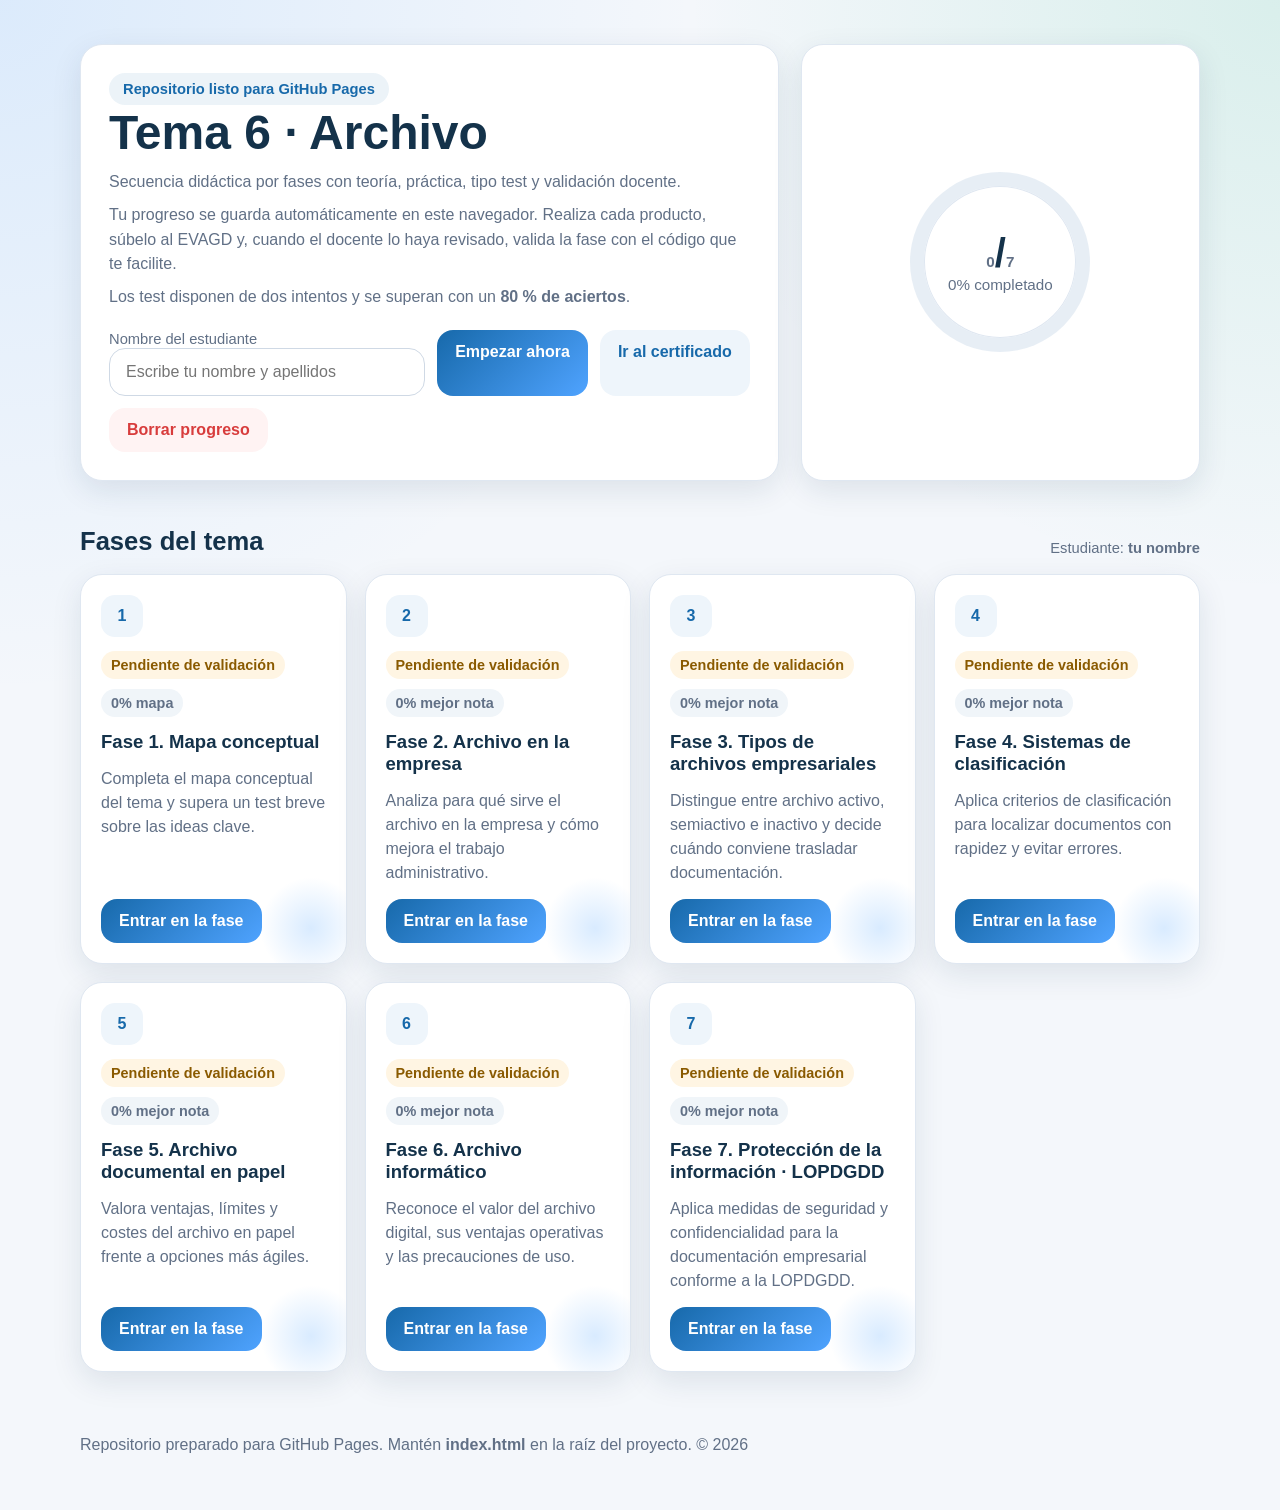
==== commit 5b64673d: "Add files via upload" ====
--- a/index.html
+++ b/index.html
@@ -1,79 +1,57 @@
-<!DOCTYPE html>
+<!doctype html>
 <html lang="es">
 <head>
-  <meta charset="UTF-8" />
-  <meta name="viewport" content="width=device-width, initial-scale=1.0" />
-  <title>CEP Tema 7 · Detección de las necesidades del cliente</title>
+  <meta charset="utf-8" />
+  <meta name="viewport" content="width=device-width,initial-scale=1" />
+  <title>Tema 6 · Archivo</title>
   <link rel="stylesheet" href="css/styles.css" />
 </head>
 <body>
-  <div class="sky"></div>
-  <header class="hero">
-    <div class="hero__content">
-      <p class="eyebrow">Archivo CEP · GitHub Pages</p>
-      <h1>Detección de las necesidades del cliente</h1>
-      <p class="hero__lead">Una aventura didáctica con progreso guardado, prácticas manuscritas, mapa conceptual y tests amplios con preguntas variables.</p>
-      <div class="hero__badges">
-        <span>≈ 15 horas</span>
-        <span>6 fases</span>
-        <span>Progreso automático</span>
-        <span>Certificado final</span>
-      </div>
-      <div class="hero__actions">
-        <a class="btn btn--primary" href="#aventura">Comenzar recorrido</a>
-        <a class="btn btn--ghost" href="certificado.html">Ver certificado</a>
-      </div>
-      <p class="hero__hint">Panel docente oculto: <strong>Alt + Shift + D</strong></p>
-    </div>
-    <div class="hero__map">
-      <img src="assets/adventure-map.svg" alt="Mapa de aventura gráfica del tema 7" />
-    </div>
-  </header>
-
-  <main id="app"></main>
-
-  <dialog id="teacherDialog" class="dialog">
-    <form method="dialog" class="dialog__panel" id="teacherForm">
-      <h2>Acceso docente</h2>
-      <p>Introduce el código con formato <strong>mmddaa</strong>.</p>
-      <label for="teacherCode">Código</label>
-      <input id="teacherCode" name="teacherCode" inputmode="numeric" maxlength="6" placeholder="mmddaa" />
-      <p id="teacherStatus" class="dialog__status"></p>
-      <div class="dialog__actions">
-        <button type="button" class="btn btn--ghost" id="closeTeacherDialog">Cerrar</button>
-        <button type="submit" class="btn btn--primary">Verificar</button>
-      </div>
-
-      <section id="teacherTools" hidden>
-        <h3>Herramientas docentes</h3>
-        <div class="teacher-grid">
-          <button type="button" class="btn btn--secondary" id="unlockAllBtn">Marcar todo como completado</button>
-          <button type="button" class="btn btn--secondary" id="resetAttemptsBtn">Reiniciar intentos de test</button>
-          <button type="button" class="btn btn--secondary" id="exportProgressBtn">Exportar progreso JSON</button>
-          <button type="button" class="btn btn--secondary" id="clearProgressBtn">Borrar progreso</button>
+  <div class="container hero">
+    <div class="hero-grid">
+      <section class="card hero-card">
+        <span class="tag">Repositorio listo para GitHub Pages</span>
+        <h1>Tema 6 · Archivo</h1>
+        <p>Secuencia didáctica por fases con teoría, práctica, tipo test y validación docente.</p>
+        <p>Tu progreso se guarda automáticamente en este navegador. Realiza cada producto, súbelo al EVAGD y, cuando el docente lo haya revisado, valida la fase con el código que te facilite.</p>
+        <p>Los test disponen de dos intentos y se superan con un <strong>80 % de aciertos</strong>.</p>
+        <div class="controls">
+          <div style="flex:1 1 280px">
+            <label for="student-name" class="small">Nombre del estudiante</label>
+            <input id="student-name" type="text" placeholder="Escribe tu nombre y apellidos" />
+          </div>
+          <a class="button btn-primary" href="fases/fase1.html">Empezar ahora</a>
+          <a class="button btn-secondary" href="certificado.html">Ir al certificado</a>
+          <button class="btn-danger" onclick="resetAllProgress()">Borrar progreso</button>
         </div>
       </section>
-    </form>
-  </dialog>
+      <aside class="card progress-wrap">
+        <div class="ring" id="progress-value">
+          <div class="ring-inner">
+            <strong><span id="progress-num">0</span>/<span id="progress-total">7</span></strong>
+            <span id="progress-text">0% completado</span>
+          </div>
+        </div>
+      </aside>
+    </div>
+  </div>
 
-  <template id="phaseTemplate">
-    <section class="phase card">
-      <div class="phase__header">
-        <div>
-          <p class="phase__scene"></p>
-          <h3 class="phase__title"></h3>
-        </div>
-        <div class="phase__meta"></div>
-      </div>
-      <div class="phase__summary"></div>
-      <div class="phase__grid">
-        <article class="module module--practice"></article>
-        <article class="module module--test"></article>
-      </div>
-    </section>
-  </template>
+  <div class="container section">
+    <div class="section-title">
+      <h2>Fases del tema</h2>
+      <span class="small">Estudiante: <strong class="student-name-live">tu nombre</strong></span>
+    </div>
+    <div id="phase-grid" class="grid"></div>
+  </div>
+
+  <div id="teacher-panel" class="card teacher-panel hidden"></div>
+
+  <footer class="container footer">
+    <p>Repositorio preparado para GitHub Pages. Mantén <strong>index.html</strong> en la raíz del proyecto. © <span id="footer-year"></span></p>
+  </footer>
 
   <script src="js/data.js"></script>
-  <script src="js/app.js"></script>
+  <script src="js/core.js"></script>
+  <script src="js/home.js"></script>
 </body>
 </html>
--- a/css/styles.css
+++ b/css/styles.css
@@ -1,172 +1,175 @@
+
 :root{
-  --bg:#0f1021;
-  --bg-soft:#171a31;
-  --card:#1c2140;
-  --card-2:#252b52;
-  --text:#f6f2e8;
-  --muted:#c9c2b4;
-  --accent:#ffcf74;
-  --accent-2:#8ee7ff;
-  --ok:#8cf0b5;
-  --danger:#ff9d9d;
-  --shadow:0 18px 40px rgba(0,0,0,.28);
-  --radius:24px;
+  --bg:#f4f7fb;
+  --panel:#ffffff;
+  --ink:#14324a;
+  --muted:#617086;
+  --line:#dfe7f1;
+  --primary:#1769aa;
+  --primary-2:#4fa3ff;
+  --accent:#19b37d;
+  --warn:#ffb020;
+  --danger:#d83c3c;
+  --shadow:0 10px 30px rgba(20,50,74,.10);
+  --radius:22px;
 }
 *{box-sizing:border-box}
 html{scroll-behavior:smooth}
 body{
   margin:0;
-  font-family:Inter,system-ui,-apple-system,BlinkMacSystemFont,"Segoe UI",sans-serif;
-  background:radial-gradient(circle at top,#1e2347 0,#101225 45%,#090b17 100%);
-  color:var(--text);
+  font-family:Inter,Segoe UI,Roboto,Arial,sans-serif;
+  color:var(--ink);
+  background:
+   radial-gradient(circle at top left, rgba(79,163,255,.15), transparent 35%),
+   radial-gradient(circle at top right, rgba(25,179,125,.12), transparent 30%),
+   var(--bg);
 }
-a{color:inherit}
-img{max-width:100%;display:block}
-.sky{
-  position:fixed; inset:0; pointer-events:none; opacity:.3;
-  background-image:radial-gradient(circle at 20% 20%,rgba(255,255,255,.5) 1px,transparent 1px),
-  radial-gradient(circle at 70% 35%,rgba(255,255,255,.35) 1px,transparent 1px),
-  radial-gradient(circle at 40% 80%,rgba(255,255,255,.25) 1px,transparent 1px);
-  background-size:220px 220px, 280px 280px, 320px 320px;
+a{color:var(--primary);text-decoration:none}
+a:hover{text-decoration:underline}
+.container{width:min(1120px, calc(100% - 32px));margin:0 auto}
+.hero{
+  padding:44px 0 28px;
 }
-.hero, .certificate-wrap{
-  width:min(1200px,calc(100% - 32px));
-  margin:0 auto;
+.hero-grid{
+  display:grid;
+  grid-template-columns:1.4fr .8fr;
+  gap:22px;
 }
-.hero{
-  display:grid;
-  grid-template-columns:1.15fr .85fr;
-  gap:28px;
-  align-items:center;
-  padding:48px 0 24px;
-}
-.hero__content, .card{
-  background:linear-gradient(180deg,rgba(255,255,255,.06),rgba(255,255,255,.02));
-  border:1px solid rgba(255,255,255,.1);
+.card{
+  background:var(--panel);
+  border:1px solid var(--line);
   border-radius:var(--radius);
   box-shadow:var(--shadow);
-  backdrop-filter: blur(8px);
 }
-.hero__content{padding:32px}
-.hero h1,.certificate h1{font-size:clamp(2.3rem,4.5vw,4rem);line-height:1.03;margin:.2em 0}
-.eyebrow{
+.hero-card{padding:28px}
+.hero h1{margin:0 0 10px;font-size:clamp(2rem, 4vw, 3rem)}
+.hero p{margin:8px 0;color:var(--muted);line-height:1.55}
+.tag{
   display:inline-flex;align-items:center;gap:8px;
-  color:var(--accent);text-transform:uppercase;letter-spacing:.16em;font-weight:700;font-size:.78rem;
+  padding:8px 14px;border-radius:999px;
+  background:rgba(23,105,170,.08); color:var(--primary);
+  font-weight:700;font-size:.92rem
 }
-.hero__lead,.certificate__lead{color:var(--muted);font-size:1.08rem;line-height:1.65}
-.hero__badges,.hero__actions,.teacher-grid,.practice__actions,.test__actions,.certificate__actions,.chips{
-  display:flex;flex-wrap:wrap;gap:12px;
+.controls{display:flex;flex-wrap:wrap;gap:12px;margin-top:20px}
+input[type="text"], input[type="password"], textarea{
+  width:100%;
+  padding:14px 16px;
+  border-radius:16px;
+  border:1px solid #cfd9e5;
+  font-size:1rem;
+  color:var(--ink);
+  background:#fff;
 }
-.hero__badges span,.phase__meta span,.chip{
-  display:inline-flex;align-items:center;gap:8px;
-  padding:10px 14px;border-radius:999px;background:rgba(255,255,255,.08);border:1px solid rgba(255,255,255,.08);font-size:.95rem;
+textarea{min-height:180px;resize:vertical}
+button,.button{
+  border:none;cursor:pointer;
+  border-radius:16px;
+  padding:13px 18px;
+  font-weight:700;font-size:1rem;
+  transition:.18s ease;
 }
-.hero__hint{margin-top:18px;color:var(--muted)}
-.hero__map{padding:18px}
-.btn{
-  appearance:none;border:0;border-radius:16px;padding:13px 18px;font:inherit;font-weight:700;cursor:pointer;
-  text-decoration:none;display:inline-flex;align-items:center;justify-content:center;gap:8px;transition:.2s transform,.2s opacity,.2s background;
+button:hover,.button:hover{transform:translateY(-1px)}
+.btn-primary{background:linear-gradient(135deg,var(--primary),var(--primary-2));color:#fff}
+.btn-secondary{background:#eef5fb;color:var(--primary)}
+.btn-success{background:linear-gradient(135deg,#1d9f73,#45d39a);color:#fff}
+.btn-danger{background:#fff3f3;color:var(--danger)}
+.btn-ghost{background:#fff;border:1px solid var(--line);color:var(--ink)}
+.progress-wrap{padding:22px;display:grid;place-items:center;min-height:100%}
+.ring{
+  --value:0%;
+  width:180px;height:180px;border-radius:50%;
+  background:conic-gradient(var(--accent) var(--value), #e7eef5 0);
+  display:grid;place-items:center;position:relative;
 }
-.btn:hover{transform:translateY(-1px)}
-.btn--primary{background:linear-gradient(135deg,var(--accent),#f3a346);color:#321d02}
-.btn--ghost{background:rgba(255,255,255,.08);color:var(--text);border:1px solid rgba(255,255,255,.1)}
-.btn--secondary{background:linear-gradient(135deg,var(--accent-2),#59b8ff);color:#06253f}
-.btn[disabled]{opacity:.5;cursor:not-allowed;transform:none}
-#app{width:min(1200px,calc(100% - 32px));margin:0 auto 56px}
-.section-title{margin:28px 0 16px}
-.card{padding:26px;margin-bottom:22px}
-.intro-grid{
-  display:grid;grid-template-columns:1fr 1fr;gap:20px;
+.ring::after{
+  content:"";position:absolute;inset:14px;border-radius:50%;
+  background:var(--panel);box-shadow:inset 0 0 0 1px var(--line);
 }
-.precheck-grid,.phase__grid,.test-grid{display:grid;gap:20px}
-.phase__grid{grid-template-columns:1.02fr .98fr}
-.module{
-  background:linear-gradient(180deg,rgba(255,255,255,.06),rgba(255,255,255,.03));
-  border:1px solid rgba(255,255,255,.09);border-radius:22px;padding:20px;
+.ring-inner{position:relative;z-index:1;text-align:center}
+.ring-inner strong{display:block;font-size:2.5rem}
+.ring-inner span{color:var(--muted);font-size:.95rem}
+.section{padding:0 0 30px}
+.section-title{display:flex;align-items:end;justify-content:space-between;gap:12px;margin:18px 0}
+.section-title h2{margin:0;font-size:1.6rem}
+.grid{
+  display:grid;
+  grid-template-columns:repeat(auto-fit,minmax(250px,1fr));
+  gap:18px;
 }
-ul,ol{padding-left:20px}
-li+li{margin-top:8px}
-.phase__header{display:flex;justify-content:space-between;gap:16px;align-items:flex-start;margin-bottom:8px}
-.phase__scene{color:var(--accent-2);font-weight:700;letter-spacing:.06em;text-transform:uppercase;font-size:.78rem}
-.phase__title{margin:.2em 0;font-size:1.5rem}
-.phase__summary{color:var(--muted);line-height:1.7;margin-bottom:18px}
-.phase__summary ul{margin:0}
-.progress-bar{
-  width:100%;height:14px;border-radius:999px;background:rgba(255,255,255,.08);overflow:hidden;margin-top:16px
+.phase-card{padding:20px;display:flex;flex-direction:column;gap:14px;position:relative;overflow:hidden}
+.phase-card::before{
+  content:"";position:absolute;inset:auto -20px -20px auto;width:110px;height:110px;
+  background:radial-gradient(circle, rgba(79,163,255,.22), transparent 65%);
 }
-.progress-bar > span{display:block;height:100%;border-radius:inherit;background:linear-gradient(90deg,var(--accent-2),var(--accent));width:0%}
-.quest-map{
-  display:grid;grid-template-columns:repeat(auto-fit,minmax(180px,1fr));gap:14px;margin-top:14px
+.phase-index{
+  width:42px;height:42px;border-radius:14px;display:grid;place-items:center;
+  background:#eef5fb;font-weight:800;color:var(--primary)
 }
-.map-node{
-  min-height:120px;border-radius:22px;padding:18px;background:linear-gradient(180deg,rgba(255,255,255,.08),rgba(255,255,255,.03));
-  border:1px solid rgba(255,255,255,.08);position:relative;overflow:hidden
+.meta{display:flex;gap:10px;flex-wrap:wrap}
+.pill{
+  display:inline-flex;align-items:center;padding:6px 10px;border-radius:999px;
+  background:#f0f5f9;color:var(--muted);font-size:.9rem;font-weight:700
 }
-.map-node::after{
-  content:"";position:absolute;inset:auto -20px -35px auto;width:100px;height:100px;border-radius:50%;background:rgba(255,207,116,.09)
+.pill.ok{background:#e6fbf3;color:#127553}
+.pill.warn{background:#fff5e3;color:#8a5a00}
+.phase-card h3{margin:0;font-size:1.16rem}
+.phase-card p{margin:0;color:var(--muted);line-height:1.5}
+.topbar{padding:22px 0 8px}
+.topbar a{font-weight:700}
+.breadcrumb{display:flex;gap:8px;flex-wrap:wrap;color:var(--muted);font-size:.95rem}
+.two-col{display:grid;grid-template-columns:1.05fr .95fr;gap:20px}
+.panel{padding:22px}
+ul.clean{margin:0;padding-left:20px}
+ul.clean li{margin:8px 0;line-height:1.5}
+.note{
+  padding:14px 16px;border-radius:16px;background:#f8fbff;border:1px solid #d7e7f7;color:var(--muted)
 }
-.map-node h4{margin:0 0 8px}
-.practice__checkbox{
-  display:flex;gap:12px;align-items:flex-start;padding:14px;border-radius:18px;background:rgba(255,255,255,.05);margin:14px 0
+.map-grid{display:grid;grid-template-columns:repeat(auto-fit,minmax(220px,1fr));gap:14px;margin-top:12px}
+.map-item{padding:16px;border-radius:18px;background:#fbfdff;border:1px solid var(--line)}
+.map-item label{display:block;font-weight:700;margin-bottom:8px}
+.feedback{margin-top:8px;font-size:.95rem;font-weight:700;min-height:20px}
+.feedback.ok{color:#127553}
+.feedback.bad{color:var(--danger)}
+.quiz-actions,.stack{display:flex;flex-wrap:wrap;gap:12px}
+.question{
+  padding:18px;border-radius:20px;border:1px solid var(--line);background:#fcfdff;margin:14px 0
 }
-input[type="checkbox"]{width:18px;height:18px;margin-top:2px}
-textarea,input[type="text"],input[type="number"]{
-  width:100%;background:#0f1328;color:var(--text);border:1px solid rgba(255,255,255,.16);border-radius:14px;padding:12px 14px;font:inherit;
-}
-small,.muted{color:var(--muted)}
-.status{
-  margin-top:10px;padding:12px 14px;border-radius:16px;background:rgba(255,255,255,.05);color:var(--muted)
-}
-.status--ok{background:rgba(140,240,181,.12);color:var(--ok)}
-.status--warn{background:rgba(255,207,116,.12);color:var(--accent)}
-.status--bad{background:rgba(255,157,157,.12);color:var(--danger)}
-.question{
-  border:1px solid rgba(255,255,255,.08);border-radius:18px;padding:16px;margin-top:14px;background:rgba(255,255,255,.04)
-}
-.question h5{margin:0 0 10px;font-size:1rem;line-height:1.45}
+.question h4{margin:0 0 14px}
 .options{display:grid;gap:10px}
 .option{
-  text-align:left;padding:12px 14px;border-radius:14px;border:1px solid rgba(255,255,255,.08);background:#121831;color:var(--text)
+  display:flex;align-items:flex-start;gap:10px;padding:12px 14px;border-radius:16px;
+  background:#fff;border:1px solid #d7e1ec;cursor:pointer
 }
-.option.is-selected{outline:2px solid rgba(142,231,255,.7)}
-.option.is-correct{background:rgba(140,240,181,.16);border-color:rgba(140,240,181,.45)}
-.option.is-wrong{background:rgba(255,157,157,.16);border-color:rgba(255,157,157,.4)}
-.figure{
-  margin:10px 0 14px;border-radius:18px;overflow:hidden;border:1px solid rgba(255,255,255,.08)
+.option input{margin-top:3px}
+.question.correct{border-color:#95d7bb;background:#f3fcf7}
+.question.incorrect{border-color:#f3adad;background:#fff7f7}
+.hidden{display:none !important}
+.teacher-panel{
+  position:fixed;right:18px;bottom:18px;width:min(360px, calc(100% - 36px));z-index:20;
+  padding:18px
 }
-.resource-list a{
-  display:flex;justify-content:space-between;gap:16px;padding:12px 14px;border-radius:14px;background:rgba(255,255,255,.05);text-decoration:none
+.teacher-panel h3{margin-top:0}
+.small{font-size:.92rem;color:var(--muted)}
+.certificate{
+  padding:30px;
+  background:
+   linear-gradient(135deg, rgba(79,163,255,.10), rgba(25,179,125,.06)),
+   #fff;
 }
-.resource-list a+a{margin-top:10px}
-.dialog{border:0;background:transparent;padding:0}
-.dialog::backdrop{background:rgba(0,0,0,.55)}
-.dialog__panel{
-  width:min(520px,calc(100vw - 24px));padding:26px;background:#171d36;color:var(--text);border:1px solid rgba(255,255,255,.1);border-radius:26px;box-shadow:var(--shadow)
+.certificate h2{font-size:2rem;margin-top:0}
+.result-badge{
+  display:inline-flex;align-items:center;padding:10px 14px;border-radius:999px;font-weight:800
 }
-.dialog__panel h2,.dialog__panel h3{margin-top:0}
-.dialog__actions{display:flex;justify-content:flex-end;gap:12px;margin-top:16px}
-.dialog__status{min-height:24px}
-.certificate-body{min-height:100vh;display:grid;place-items:center;padding:24px}
-.certificate{max-width:920px}
-.certificate__box{
-  border:2px solid rgba(255,255,255,.12);border-radius:24px;padding:22px;margin:24px 0;background:rgba(255,255,255,.04);text-align:center
+.result-badge.pass{background:#e6fbf3;color:#0c7a56}
+.result-badge.fail{background:#fff1f1;color:#bf2d2d}
+.footer{padding:18px 0 40px;color:var(--muted)}
+.phase-hero{padding:6px 0 24px}
+.stat-grid{display:grid;grid-template-columns:repeat(3,1fr);gap:12px;margin-top:14px}
+.stat{padding:16px;border-radius:18px;background:#f8fbff;border:1px solid #dbe7f3}
+.stat strong{display:block;font-size:1.5rem}
+.locked{opacity:.75}
+hr.sep{border:none;border-top:1px solid var(--line);margin:22px 0}
+@media (max-width: 860px){
+  .hero-grid,.two-col{grid-template-columns:1fr}
+  .stat-grid{grid-template-columns:1fr}
 }
-.certificate__name{
-  font-size:1.35rem;text-align:center;border:0;border-bottom:2px solid rgba(255,255,255,.22);border-radius:0;background:transparent;padding:12px;margin:6px auto 10px;max-width:640px
-}
-.certificate__stats{display:grid;grid-template-columns:repeat(auto-fit,minmax(200px,1fr));gap:14px}
-.stat{
-  padding:18px;border-radius:18px;background:rgba(255,255,255,.05);border:1px solid rgba(255,255,255,.08)
-}
-.certificate__footer{display:flex;justify-content:space-between;gap:16px;margin-top:22px}
-.hidden{display:none !important}
-@media (max-width: 920px){
-  .hero,.intro-grid,.phase__grid{grid-template-columns:1fr}
-}
-@media print{
-  body{background:white;color:#111}
-  .sky,.no-print,.hero{display:none !important}
-  .certificate-wrap{width:100%;margin:0}
-  .certificate,.card{box-shadow:none;border:1px solid #bbb;background:white;color:#111}
-  .certificate__name{color:#111;border-color:#666}
-}
